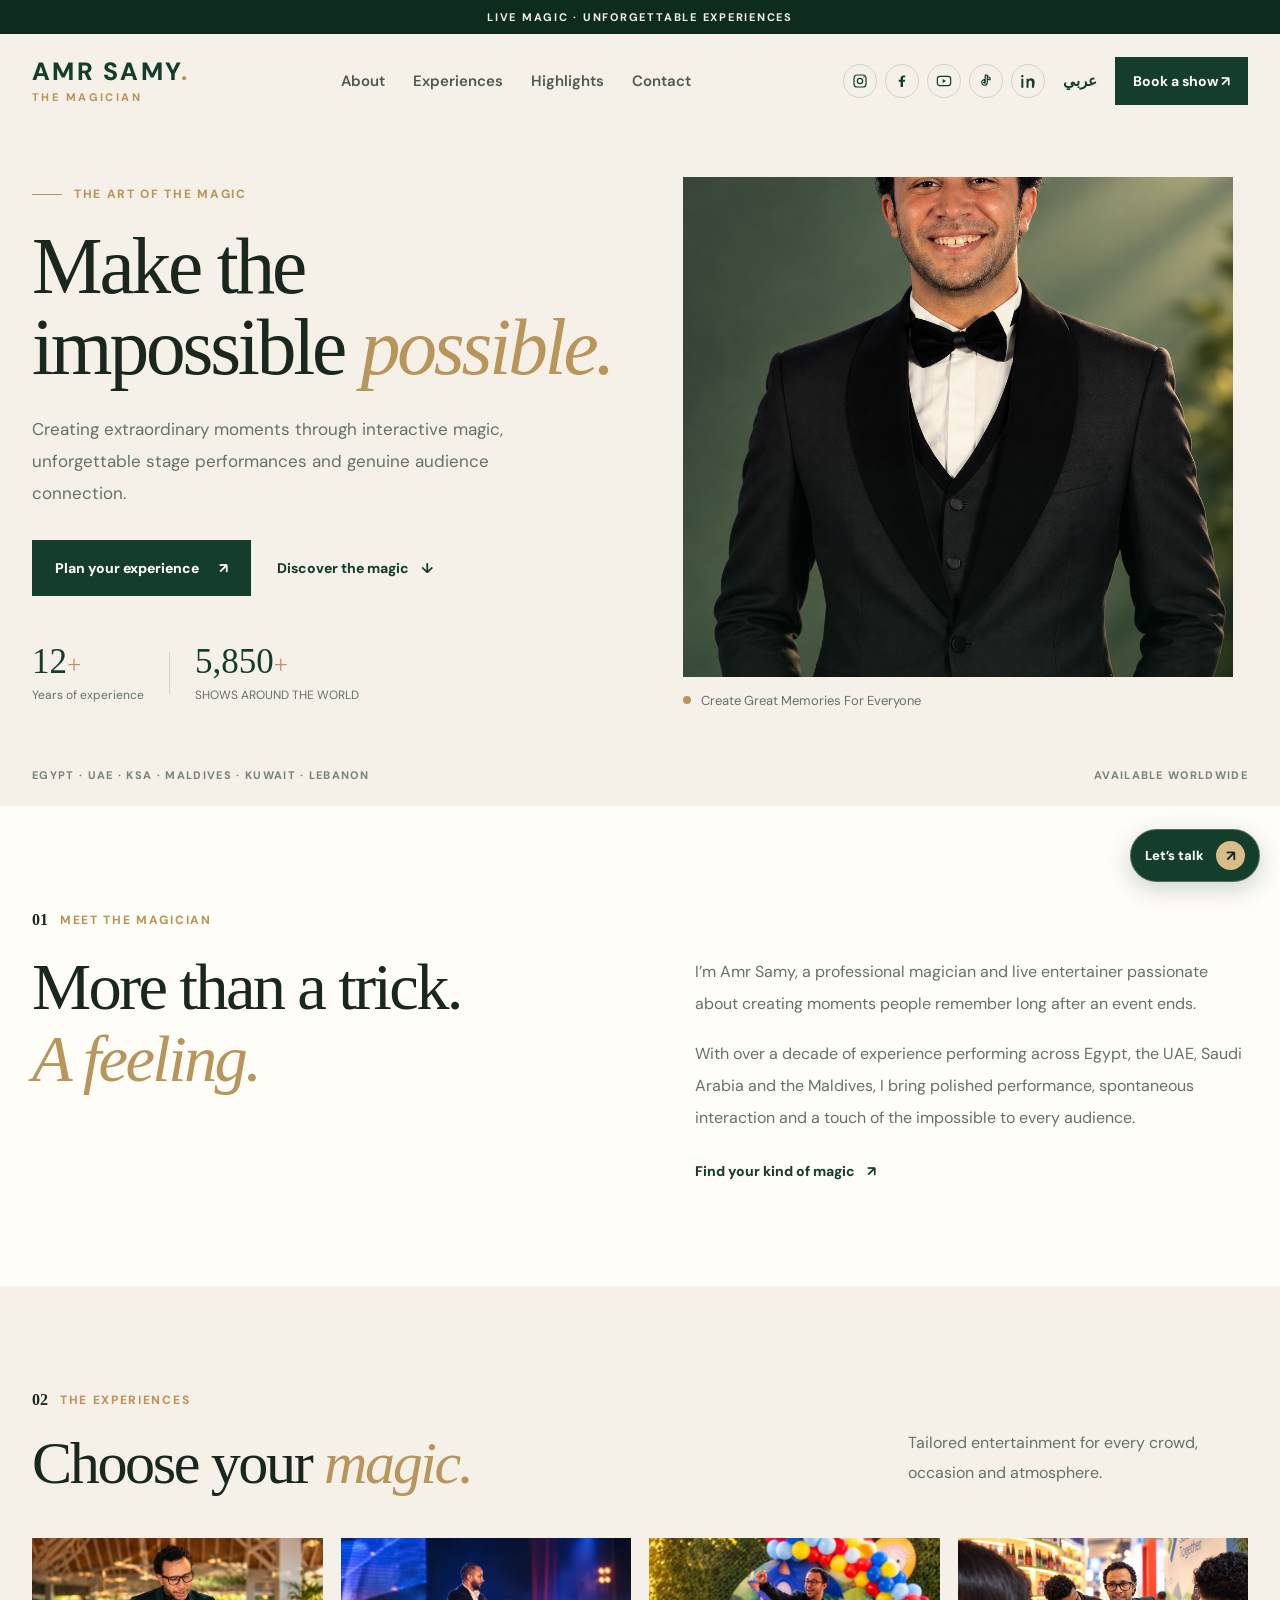
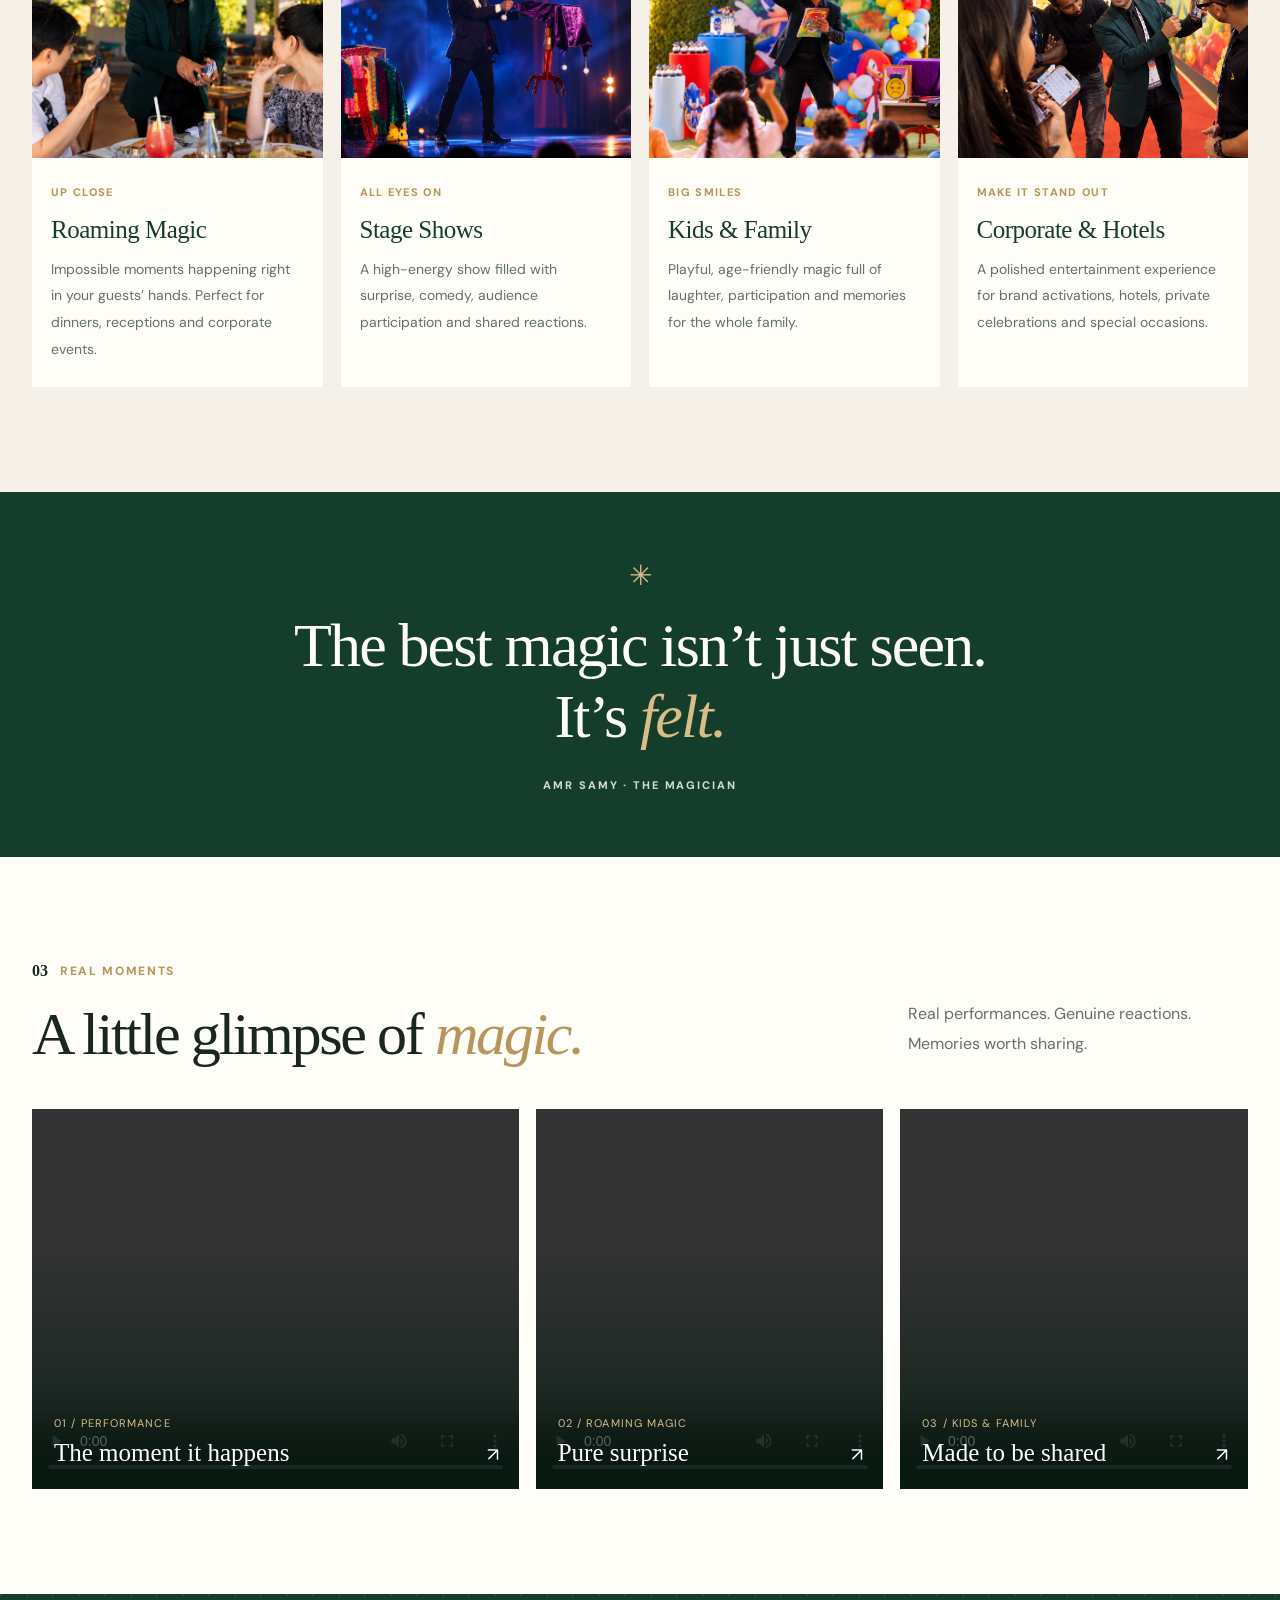
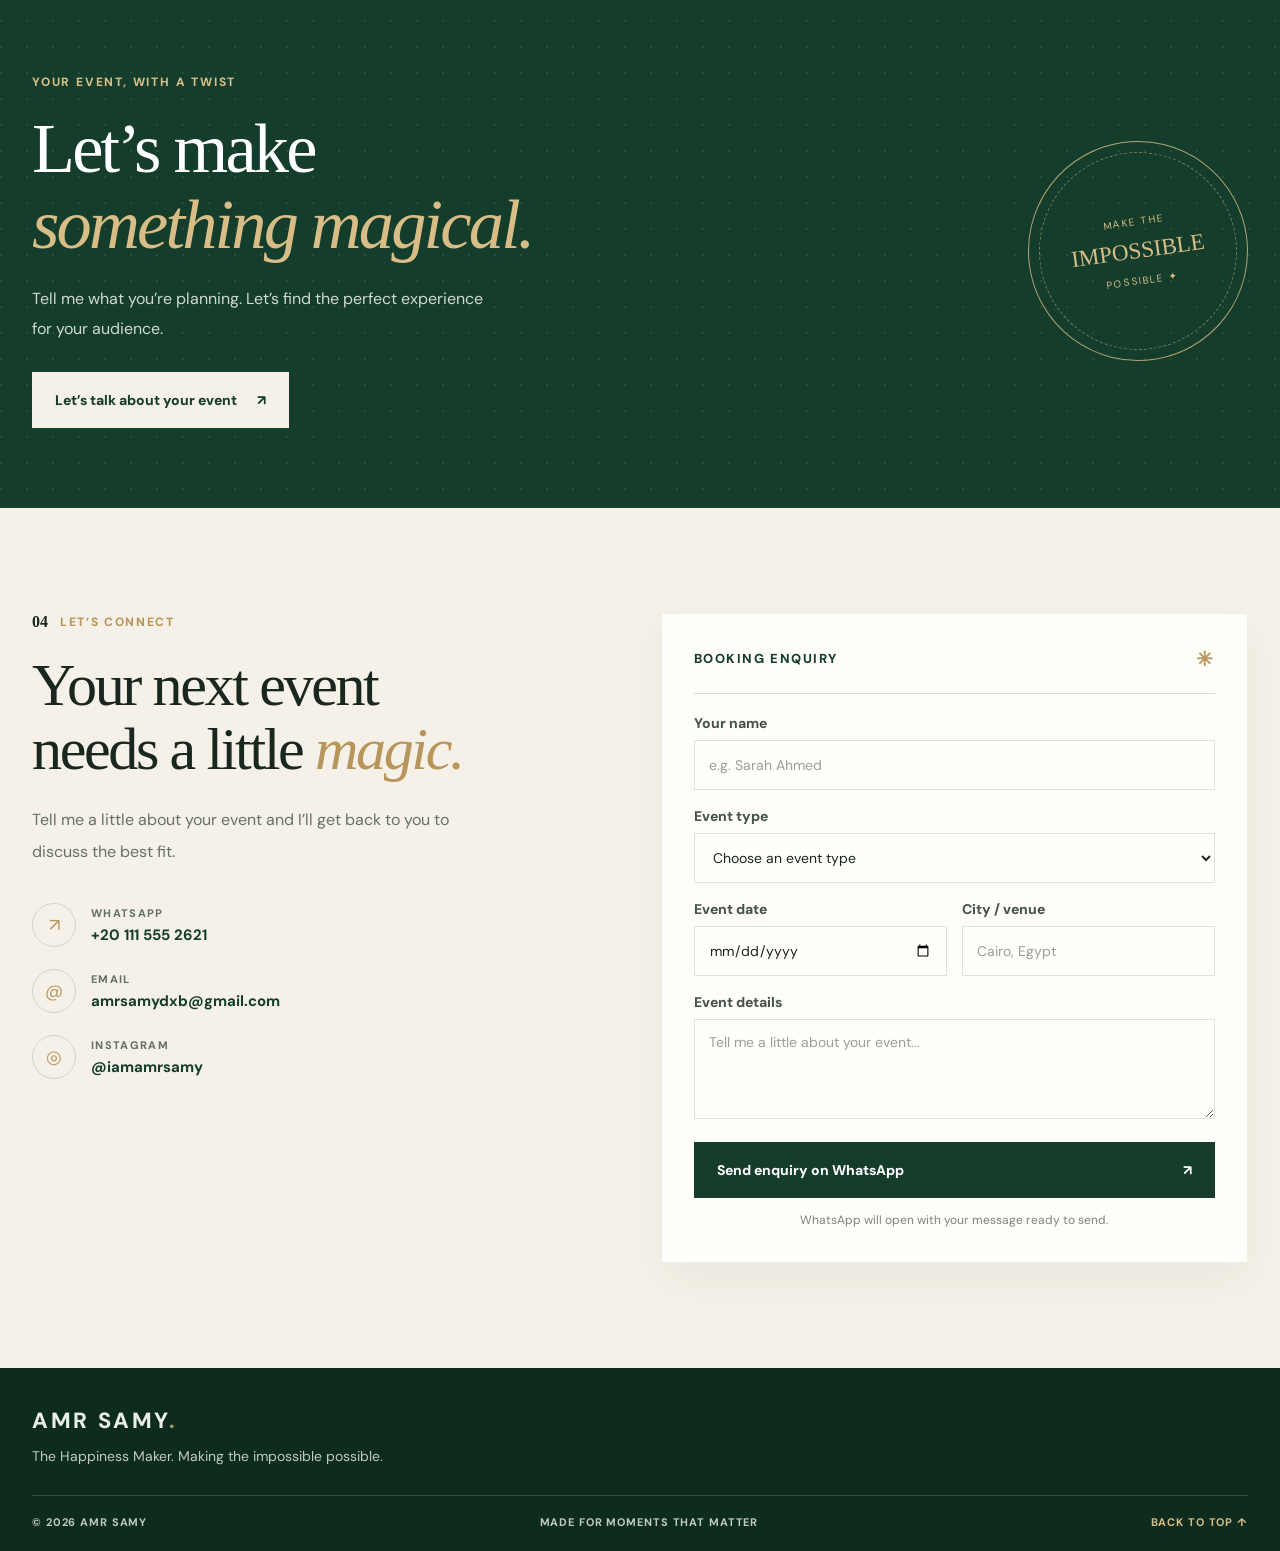
==== index.html @ e09d5814 "Update index.html" ====
<!DOCTYPE html>
<html lang="en" dir="ltr">
<head>
  
  <!-- WhatsApp Link Preview -->
<meta property="og:image" content="https://iamamrsamy.github.io/amrsamy/images/whatsapp-preview.jpg">
<meta property="og:image:width" content="1200">
<meta property="og:image:height" content="630">
<meta property="og:image:alt" content="Amr Samy | The Magician">

<meta name="twitter:card" content="summary_large_image">
<meta name="twitter:title" content="Amr Samy | The Magician">
<meta name="twitter:description" content="Professional Magic Shows & Entertainment Worldwide.">
<meta name="twitter:image" content="https://iamamrsamy.github.io/amrsamy/images/Logo.PNG">
  
  <meta charset="UTF-8">
  <meta name="viewport" content="width=device-width, initial-scale=1">
  <meta name="theme-color" content="#153d2b">
  <meta name="description" content="Amr Samy — Professional Magician, The Happiness Maker. Live magic shows, close-up magic and unforgettable events.">
  <title>Amr Samy | The Magician</title>

  <link rel="preconnect" href="https://fonts.googleapis.com">
  <link rel="preconnect" href="https://fonts.gstatic.com" crossorigin>
  <link href="https://fonts.googleapis.com/css2?family=Cairo:wght@400;500;600;700;800&family=DM+Sans:wght@400;500;600;700;800&display=swap" rel="stylesheet">
  <link rel="stylesheet" href="style.css">
  <script src="script.js" defer></script>
</head>
<body>
  <div class="topbar" data-en="LIVE MAGIC · UNFORGETTABLE EXPERIENCES" data-ar="سحر حي · تجارب لا تُنسى">LIVE MAGIC · UNFORGETTABLE EXPERIENCES</div>

  <header class="header">
    <a href="#home" class="brand" aria-label="Amr Samy home">
      <span class="brand-title">AMR SAMY<span>.</span></span>
      <span class="brand-subtitle" data-en="THE MAGICIAN" data-ar="لاعب الخفة">THE MAGICIAN</span>
    </a>

    <button class="menu-toggle" id="menuToggle" type="button" aria-label="Open menu" aria-expanded="false">
      <span></span><span></span><span></span>
    </button>

    <nav class="nav" id="mainNav">
      <a href="#about" data-en="About" data-ar="من أنا">About</a>
      <a href="#services" data-en="Experiences" data-ar="العروض">Experiences</a>
      <a href="#gallery" data-en="Highlights" data-ar="لحظات">Highlights</a>
      <a href="#contact" data-en="Contact" data-ar="تواصل">Contact</a>
    </nav>

    <div class="header-right">
      <div class="header-socials" aria-label="Social media">
        <a href="https://www.instagram.com/iamamrsamy/" target="_blank" rel="noopener noreferrer" aria-label="Instagram" title="Instagram">
          <svg viewBox="0 0 24 24" aria-hidden="true"><rect x="3" y="3" width="18" height="18" rx="5"/><circle cx="12" cy="12" r="4"/><circle class="icon-fill" cx="18" cy="6" r="1"/></svg>
        </a>
        <a href="https://www.facebook.com/iamamrsamy" target="_blank" rel="noopener noreferrer" aria-label="Facebook" title="Facebook">
          <svg viewBox="0 0 24 24" aria-hidden="true"><path class="icon-fill" d="M13.5 21v-8h2.8l.4-3h-3.2V8.1c0-.9.3-1.6 1.6-1.6h1.7V3.8c-.3 0-1.3-.2-2.5-.2-2.6 0-4.4 1.6-4.4 4.5V10H7v3h2.9v8z"/></svg>
        </a>
        <a href="https://www.youtube.com/@iamamrsamy" target="_blank" rel="noopener noreferrer" aria-label="YouTube" title="YouTube">
          <svg viewBox="0 0 24 24" aria-hidden="true"><rect x="2" y="5" width="20" height="14" rx="4"/><path class="icon-fill" d="m10 9 5 3-5 3z"/></svg>
        </a>
        <a href="https://www.tiktok.com/@iamamrsamy" target="_blank" rel="noopener noreferrer" aria-label="TikTok" title="TikTok">
          <svg viewBox="0 0 24 24" aria-hidden="true"><path d="M14 3v11.2a4.2 4.2 0 1 1-4-4.2v3.2a1.1 1.1 0 1 0 .8 1V3h3.2c.3 2.2 1.6 3.7 4 4.1v3.2A9 9 0 0 1 14 8.8"/></svg>
        </a>
        <a href="https://www.linkedin.com/in/iamamrsamy" target="_blank" rel="noopener noreferrer" aria-label="LinkedIn" title="LinkedIn">
          <svg viewBox="0 0 24 24" aria-hidden="true"><path class="icon-fill" d="M5 8.5H2V22h3zM3.5 6.5a1.8 1.8 0 1 0 0-3.6 1.8 1.8 0 0 0 0 3.6M22 14c0-4.1-2.2-6-5.2-6a4.5 4.5 0 0 0-4 2.2V8.5h-3V22h3v-7.1c0-1.9.4-3.7 2.7-3.7s2.4 2.1 2.4 3.8V22h3z"/></svg>
        </a>
      </div>

      <button id="languageToggle" class="language-toggle" type="button">عربي</button>
      <a class="header-cta" href="#contact" data-en="Book a show ↗" data-ar="احجز عرضك ↗">Book a show ↗</a>
    </div>
  </header>

  <main>
    <section class="hero" id="home">
      <div class="hero-content">
        <p class="eyebrow"><span class="eyebrow-line"></span><span data-en="THE ART OF THE MAGIC" data-ar="فن الخدع السحرية">THE ART OF THE Magic</span></p>
        <h1 data-en="Make the impossible <em>possible.</em>" data-ar="خلّي المستحيل <em>ممكن.</em>">Make the impossible <em>possible.</em></h1>
        <p class="hero-description" data-en="Creating extraordinary moments through interactive magic, unforgettable stage performances and genuine audience connection." data-ar="بصنع لحظات استثنائية بالسحر التفاعلي وعروض المسرح المميزة والتواصل الحقيقي مع الجمهور.">Creating extraordinary moments through interactive magic, unforgettable stage performances and genuine audience connection.</p>

        <div class="hero-actions">
          <a href="#contact" class="button button-primary"><span data-en="Plan your experience" data-ar="خطط لعرضك">Plan your experience</span><span>↗</span></a>
          <a href="#gallery" class="text-link"><span data-en="Discover the magic" data-ar="اكتشف السحر">Discover the magic</span><span>↓</span></a>
        </div>

        <div class="stats">
          <div><strong>12<span>+</span></strong><small data-en="Years of experience" data-ar="سنين خبرة">Years of experience</small></div>
          <span class="stats-divider"></span>
          <div><strong>5,850<span>+</span></strong><small data-en="SHOWS AROUND THE WORLD" data-ar="عرض حول العالم ">SHOWS AROUND THE WORLD</small></div>
        </div>
      </div>

      <div class="hero-visual">
        <div class="hero-photo">
          <img src="images/hero.PNG" alt="Amr Samy performing magic" onerror="this.style.display='none';this.parentElement.classList.add('no-photo')">
          <div class="photo-placeholder">
            <span class="placeholder-initials"></span>
            <strong data-en="YOUR PERFORMANCE PHOTO" data-ar="ضع صورة من عروضك هنا">YOUR PERFORMANCE PHOTO</strong>
            <small></small>
          </div>
        </div>
        
        <div class="photo-label">

          <span class="live-dot"></span>

          <span

            data-en="Create Great Memories For Everyone"

            data-ar="بنصنع ذكريات عظيمة لكل الناس"

          >Creating moments of wonder</span>

        </div>

      </div>

      <div class="hero-footer">

        <span>EGYPT · UAE · KSA · MALDIVES · KUWAIT · LEBANON</span>

        <span data-en="AVAILABLE WORLDWIDE" data-ar="متاح للعروض حول العالم">AVAILABLE WORLDWIDE</span>

      </div>
      
      </section>

    <section class="about section" id="about">
      <div class="section-label"><span>01</span><span data-en="MEET THE MAGICIAN" data-ar="تعرّف على الساحر">MEET THE MAGICIAN</span></div>
      <div class="about-grid">
        <h2 data-en="More than a trick.<br><em>A feeling.</em>" data-ar="مش مجرد خدعة.<br><em>ده إحساس.</em>">More than a trick.<br><em>A feeling.</em></h2>
        <div class="about-copy">
          <p data-en="I’m Amr Samy, a professional magician and live entertainer passionate about creating moments people remember long after an event ends." data-ar="أنا عمرو سامي، لاعب خفة محترف وفنان ترفيهي شغوف بصناعة لحظات تفضل في ذاكرة الناس حتى بعد انتهاء المناسبة.">I’m Amr Samy, a professional magician and live entertainer passionate about creating moments people remember long after an event ends.</p>
          <p data-en="With over a decade of experience performing across Egypt, the UAE, Saudi Arabia and the Maldives, I bring polished performance, spontaneous interaction and a touch of the impossible to every audience." data-ar="بخبرة أكتر من عشر سنين في مصر والإمارات والسعودية والمالديف، بقدّم عروض احترافية وتفاعل عفوي ولمسة من المستحيل لكل جمهور.">With over a decade of experience performing across Egypt, the UAE, Saudi Arabia and the Maldives, I bring polished performance, spontaneous interaction and a touch of the impossible to every audience.</p>
          <a href="#services" class="text-link"><span data-en="Find your kind of magic" data-ar="اختار نوع السحر المناسب ليك">Find your kind of magic</span><span>↗</span></a>
        </div>
      </div>
    </section>

    <section class="services section" id="services">
      <div class="section-heading">
        <div><div class="section-label"><span>02</span><span data-en="THE EXPERIENCES" data-ar="أنواع العروض">THE EXPERIENCES</span></div><h2 data-en="Choose your <em>magic.</em>" data-ar="اختار <em>سحرك.</em>">Choose your <em>magic.</em></h2></div>
        <p data-en="Tailored entertainment for every crowd, occasion and atmosphere." data-ar="عروض ترفيهية مناسبة لكل جمهور ومناسبة وأجواء.">Tailored entertainment for every crowd, occasion and atmosphere.</p>
      </div>

      <div class="service-grid">
        <article class="service-card">
          <div class="service-image"><img src="images/roaming.PNG" alt="Close-up roaming magic" onerror="this.style.display='none';this.parentElement.classList.add('no-photo')"><span class="image-fallback">CLOSE-UP MAGIC</span></div>
          <div class="service-info"><span class="service-category" data-en="UP CLOSE" data-ar="عن قرب">UP CLOSE</span><h3 data-en="Roaming Magic" data-ar="سحر بين الضيوف">Roaming Magic</h3><p data-en="Impossible moments happening right in your guests’ hands. Perfect for dinners, receptions and corporate events." data-ar="لحظات مستحيلة بتحصل قدام الضيوف وبين إيديهم، مناسبة للعشاء والاستقبالات وفعاليات الشركات.">Impossible moments happening right in your guests’ hands. Perfect for dinners, receptions and corporate events.</p></div>
        </article>
        <article class="service-card">
          <div class="service-image"><img src="images/stage.PNG" alt="Live stage magic" onerror="this.style.display='none';this.parentElement.classList.add('no-photo')"><span class="image-fallback">LIVE ON STAGE</span></div>
          <div class="service-info"><span class="service-category" data-en="ALL EYES ON" data-ar="كل العيون عليك">ALL EYES ON</span><h3 data-en="Stage Shows" data-ar="عروض المسرح">Stage Shows</h3><p data-en="A high-energy show filled with surprise, comedy, audience participation and shared reactions." data-ar="عرض مليان طاقة ومفاجآت وكوميديا ومشاركة الجمهور وردود فعل مبهرة.">A high-energy show filled with surprise, comedy, audience participation and shared reactions.</p></div>
        </article>
        <article class="service-card">
          <div class="service-image"><img src="images/kids.PNG" alt="Magic for kids and families" onerror="this.style.display='none';this.parentElement.classList.add('no-photo')"><span class="image-fallback">FAMILY MAGIC</span></div>
          <div class="service-info"><span class="service-category" data-en="BIG SMILES" data-ar="ضحكة من القلب">BIG SMILES</span><h3 data-en="Kids & Family" data-ar="الأطفال والعيلة">Kids & Family</h3><p data-en="Playful, age-friendly magic full of laughter, participation and memories for the whole family." data-ar="سحر مرح مناسب للأطفال والعيلة، مليان ضحك ومشاركة وذكريات جميلة.">Playful, age-friendly magic full of laughter, participation and memories for the whole family.</p></div>
        </article>
        <article class="service-card">
          <div class="service-image"><img src="images/corporate.PNG" alt="Corporate and hospitality entertainment" onerror="this.style.display='none';this.parentElement.classList.add('no-photo')"><span class="image-fallback">BRANDS & EVENTS</span></div>
          <div class="service-info"><span class="service-category" data-en="MAKE IT STAND OUT" data-ar="خلّيها مختلفة">MAKE IT STAND OUT</span><h3 data-en="Corporate & Hotels" data-ar="الشركات والفنادق">Corporate & Hotels</h3><p data-en="A polished entertainment experience for brand activations, hotels, private celebrations and special occasions." data-ar="تجربة ترفيه احترافية لفعاليات العلامات التجارية والفنادق والاحتفالات الخاصة والمناسبات المميزة.">A polished entertainment experience for brand activations, hotels, private celebrations and special occasions.</p></div>
        </article>
      </div>
    </section>

    <section class="quote-section">
      <span class="quote-symbol">✳</span>
      <blockquote data-en="The best magic isn’t just seen.<br>It’s <em>felt.</em>" data-ar="أجمل سحر مش بس بتشوفه،<br>ده <em>بتحسّه.</em>">The best magic isn’t just seen.<br>It’s <em>felt.</em></blockquote>
      <p>AMR SAMY · THE MAGICIAN</p>
    </section>

    <section class="gallery section" id="gallery">
      <div class="section-heading">
        <div><div class="section-label"><span>03</span><span data-en="REAL MOMENTS" data-ar="لحظات حقيقية">REAL MOMENTS</span></div><h2 data-en="A little glimpse of <em>magic.</em>" data-ar="لمحة من <em>السحر.</em>">A little glimpse of <em>magic.</em></h2></div>
        <p data-en="Real performances. Genuine reactions. Memories worth sharing." data-ar="عروض حقيقية وردود فعل صادقة وذكريات تستاهل المشاركة.">Real performances. Genuine reactions. Memories worth sharing.</p>
      </div>
      
<div class="gallery-grid">

  <!-- 01: Stage Shows - Portrait -->
  <a class="gallery-item gallery-feature"
     href="videos/stage.MP4"
     target="_blank"
     rel="noopener noreferrer">

    <video controls playsinline preload="metadata"
           aria-label="Stage magic show">
      <source src="videos/stage.MP4" type="video/mp4">
      Your browser does not support video playback.
    </video>

    <span class="gallery-caption">
      <small>01 / PERFORMANCE</small>
      <strong data-en="The moment it happens"
              data-ar="لحظة حدوث السحر">The moment it happens</strong>
      <b>↗</b>
    </span>
  </a>

  <!-- 02: Roaming Magic - Portrait -->
  <a class="gallery-item"
     href="videos/roaming.MP4"
     target="_blank"
     rel="noopener noreferrer">

    <video controls playsinline preload="metadata"
           aria-label="Roaming magic performance">
      <source src="videos/roaming.mp4" type="video/mp4">
      Your browser does not support video playback.
    </video>

    <span class="gallery-caption">
      <small>02 / ROAMING MAGIC</small>
      <strong data-en="Pure surprise"
              data-ar="دهشة حقيقية">Pure surprise</strong>
      <b>↗</b>
    </span>
  </a>

  <!-- 03: Kids & Family - Landscape -->
  <a class="gallery-item"
     href="videos/kids.mp4"
     target="_blank"
     rel="noopener noreferrer">

    <video controls playsinline preload="metadata"
           aria-label="Kids and family magic show">
      <source src="videos/kids.mp4" type="video/mp4">
      Your browser does not support video playback.
    </video>

    <span class="gallery-caption">
      <small>03 / KIDS & FAMILY</small>
      <strong data-en="Made to be shared"
              data-ar="سحر بنعيشه سوا">Made to be shared</strong>
      <b>↗</b>
    </span>
  </a>

</div>
    </section>

    <section class="booking-banner">
      <div class="banner-copy">
        <span class="banner-kicker" data-en="YOUR EVENT, WITH A TWIST" data-ar="مناسبتك بلمسة مختلفة">YOUR EVENT, WITH A TWIST</span>
        <h2 data-en="Let’s make<br><em>something magical.</em>" data-ar="يلا نعمل<br><em>حاجة سحرية.</em>">Let’s make<br><em>something magical.</em></h2>
        <p data-en="Tell me what you’re planning. Let’s find the perfect experience for your audience." data-ar="احكيلي عن مناسبتك، ونختار العرض المثالي لجمهورك.">Tell me what you’re planning. Let’s find the perfect experience for your audience.</p>
        <a href="#contact" class="button button-light"><span data-en="Let’s talk about your event" data-ar="خلينا نتكلم عن مناسبتك">Let’s talk about your event</span><span>↗</span></a>
      </div>
      <div class="banner-seal" aria-hidden="true"><span>MAKE THE</span><strong>IMPOSSIBLE</strong><span>POSSIBLE ✦</span></div>
    </section>

    <section class="contact section" id="contact">
      <div class="contact-info">
        <div class="section-label"><span>04</span><span data-en="LET’S CONNECT" data-ar="خلينا نتواصل">LET’S CONNECT</span></div>
        <h2 data-en="Your next event<br>needs a little <em>magic.</em>" data-ar="مناسبتك الجاية<br>ممكن تحتاج شوية <em>سحر.</em>">Your next event<br>needs a little <em>magic.</em></h2>
        <p data-en="Tell me a little about your event and I’ll get back to you to discuss the best fit." data-ar="ابعتلي تفاصيل بسيطة عن مناسبتك، ونتكلم عن أنسب عرض ليها.">Tell me a little about your event and I’ll get back to you to discuss the best fit.</p>
        <div class="contact-list">
          <a href="https://wa.me/201115552621" target="_blank" rel="noopener noreferrer"><span class="contact-icon">↗</span><span><small>WHATSAPP</small><strong>+20 111 555 2621</strong></span></a>
          <a href="mailto:amrsamydxb@gmail.com"><span class="contact-icon">@</span><span><small>EMAIL</small><strong>amrsamydxb@gmail.com</strong></span></a>
          <a href="https://www.instagram.com/iamamrsamy/" target="_blank" rel="noopener noreferrer"><span class="contact-icon">◎</span><span><small>INSTAGRAM</small><strong>@iamamrsamy</strong></span></a>
        </div>
      </div>

      <form class="booking-form" id="bookingForm">
        <div class="form-title"><span data-en="BOOKING ENQUIRY" data-ar="طلب حجز">BOOKING ENQUIRY</span><span class="form-star">✳</span></div>
        <label for="name" data-en="Your name" data-ar="اسمك">Your name</label>
        <input id="name" name="name" required autocomplete="name" placeholder="e.g. Sarah Ahmed">

        <label for="eventType" data-en="Event type" data-ar="نوع المناسبة">Event type</label>
        <select id="eventType" name="eventType" required>
          <option value="" data-en="Choose an event type" data-ar="اختار نوع المناسبة">Choose an event type</option>
          <option value="Kids & Family" data-en="Kids & Family" data-ar="أطفال وعائلي">Kids & Family</option>
          <option value="Roaming Magic" data-en="Roaming Magic" data-ar="سحر بين الضيوف">Roaming Magic</option>
          <option value="Stage Show" data-en="Stage Show" data-ar="عرض مسرحي">Stage Show</option>
          <option value="Corporate / Hotel" data-en="Corporate / Hotel" data-ar="شركات / فنادق">Corporate / Hotel</option>
          <option value="Other" data-en="Other" data-ar="أخرى">Other</option>
        </select>

        <div class="form-row">
          <div><label for="date" data-en="Event date" data-ar="تاريخ المناسبة">Event date</label><input id="date" name="date" type="date"></div>
          <div><label for="location" data-en="City / venue" data-ar="المدينة / المكان">City / venue</label><input id="location" name="location" placeholder="Cairo, Egypt"></div>
        </div>

        <label for="details" data-en="Event details" data-ar="تفاصيل المناسبة">Event details</label>
        <textarea id="details" name="details" rows="3" placeholder="Tell me a little about your event..."></textarea>

        <button class="button button-primary submit-button" type="submit"><span data-en="Send enquiry on WhatsApp" data-ar="ابعت طلبك على واتساب">Send enquiry on WhatsApp</span><span>↗</span></button>
        <small class="form-note" data-en="WhatsApp will open with your message ready to send." data-ar="هيفتح واتساب ورسالتك جاهزة للإرسال.">WhatsApp will open with your message ready to send.</small>
      </form>
    </section>
  </main>

  <footer class="footer">
    <a href="#home" class="footer-brand">AMR SAMY<span>.</span></a>
    <p data-en="The Happiness Maker. Making the impossible possible." data-ar="صانع السعادة. بنخلّي المستحيل ممكن.">The Happiness Maker. Making the impossible possible.</p>
    <div class="footer-bottom"><span>© <span id="year"></span> AMR SAMY</span><span data-en="MADE FOR MOMENTS THAT MATTER" data-ar="للحظات اللي بتفرق">MADE FOR MOMENTS THAT MATTER</span><a href="#home" data-en="BACK TO TOP ↑" data-ar="للأعلى ↑">BACK TO TOP ↑</a></div>
  </footer>

  <a class="whatsapp-float" href="https://wa.me/201115552621" target="_blank" rel="noopener noreferrer" aria-label="Chat with Amr Samy on WhatsApp"><span data-en="Let’s talk" data-ar="كلمني">Let’s talk</span><strong>↗</strong></a>
</body>
</html>
---- style.css ----
:root {
  --cream: #f5f1e8;
  --paper: #fffdf8;
  --green: #153d2b;
  --green-dark: #0d2c1e;
  --green-soft: #28543c;
  --gold: #b8955a;
  --gold-light: #d8bd87;
  --ink: #19271f;
  --muted: #657168;
  --line: rgba(21,61,43,.16);
  --sans: "DM Sans", Arial, sans-serif;
  --arabic: "Cairo", Tahoma, Arial, sans-serif;
  --serif: Georgia, "Times New Roman", serif;
  --max-width: 1280px;
}

* { box-sizing: border-box; }
html { scroll-behavior: smooth; scroll-padding-top: 100px; }
body {
  margin: 0;
  background: var(--cream);
  color: var(--ink);
  font-family: var(--sans);
  -webkit-font-smoothing: antialiased;
}
body[dir="rtl"] { font-family: var(--arabic); }
a { color: inherit; text-decoration: none; }
button, input, select, textarea { font: inherit; }
button, a { -webkit-tap-highlight-color: transparent; }
img { display: block; max-width: 100%; }
::selection { background: var(--gold-light); color: var(--green-dark); }

.topbar {
  min-height: 34px;
  display: flex;
  align-items: center;
  justify-content: center;
  padding: 8px 16px;
  background: var(--green-dark);
  color: var(--cream);
  text-align: center;
  font-size: 11px;
  font-weight: 700;
  letter-spacing: .16em;
}

.header {
  width: 100%;
  max-width: var(--max-width);
  min-height: 94px;
  margin: auto;
  padding: 14px 32px;
  display: flex;
  align-items: center;
  justify-content: space-between;
  gap: 25px;
  position: relative;
  z-index: 20;
}

.brand { display: flex; flex-direction: column; gap: 6px; flex-shrink: 0; }
.brand-title {
  color: var(--green);
  font-size: 25px;
  line-height: 1;
  font-weight: 800;
  letter-spacing: .09em;
}
.brand-title span, .footer-brand span { color: var(--gold); }
.brand-subtitle { color: var(--gold); font-size: 11px; font-weight: 800; letter-spacing: .22em; }

.nav { display: flex; align-items: center; gap: clamp(15px, 2.2vw, 30px); }
.nav a {
  color: #4e5a50;
  font-size: 15px;
  font-weight: 600;
  transition: color .2s;
}
.nav a:hover { color: var(--gold); }

.header-right {
  display: flex;
  align-items: center;
  justify-content: flex-end;
  gap: 16px;
  flex-shrink: 0;
}
.header-socials { display: flex; align-items: center; gap: 8px; }
.header-socials a {
  width: 34px;
  height: 34px;
  display: grid;
  place-items: center;
  border: 1px solid var(--line);
  border-radius: 50%;
  color: var(--green);
  transition: background .2s, color .2s, border-color .2s, transform .2s;
}
.header-socials a:hover {
  background: var(--green);
  color: white;
  border-color: var(--green);
  transform: translateY(-2px);
}
.header-socials svg {
  width: 16px;
  height: 16px;
  fill: none;
  stroke: currentColor;
  stroke-width: 1.8;
  stroke-linecap: round;
  stroke-linejoin: round;
}
.header-socials svg .icon-fill { fill: currentColor; stroke: none; }

.language-toggle {
  border: 0;
  padding: 10px 2px;
  background: transparent;
  color: var(--green);
  font-size: 15px;
  font-weight: 800;
  cursor: pointer;
}
.header-cta {
  padding: 15px 18px;
  background: var(--green);
  color: white;
  font-size: 14px;
  font-weight: 700;
  white-space: nowrap;
  transition: background .2s, transform .2s;
}
.header-cta:hover { background: var(--green-soft); transform: translateY(-2px); }
.menu-toggle { display: none; }

.hero {
  width: 100%;
  max-width: var(--max-width);
  min-height: 650px;
  margin: auto;
  padding: 48px 32px 78px;
  display: grid;
  grid-template-columns: 1.03fr .97fr;
  gap: 52px;
  align-items: center;
  position: relative;
}
.hero-content { padding: 10px 0 25px; min-width: 0; }

.eyebrow, .section-label {
  display: flex;
  align-items: center;
  gap: 12px;
  margin: 0 0 24px;
  color: var(--gold);
  font-size: 12px;
  font-weight: 800;
  letter-spacing: .14em;
}
.eyebrow-line { width: 30px; height: 1px; background: var(--gold); flex-shrink: 0; }

.hero h1, .about h2, .section-heading h2, .quote-section blockquote,
.banner-copy h2, .contact h2 {
  font-family: var(--serif);
  font-weight: 400;
  letter-spacing: -.04em;
}
.hero h1 {
  max-width: 650px;
  margin: 0 0 25px;
  font-size: clamp(56px, 6.2vw, 86px);
  line-height: 1.02;
}
.hero h1 em, .about h2 em, .section-heading h2 em,
.contact h2 em { color: var(--gold); font-weight: 400; }

.hero-description {
  max-width: 540px;
  color: var(--muted);
  font-size: 17px;
  line-height: 1.9;
  margin: 0 0 30px;
}
.hero-actions { display: flex; align-items: center; flex-wrap: wrap; gap: 26px; }

.button {
  min-height: 56px;
  padding: 0 22px;
  display: inline-flex;
  justify-content: center;
  align-items: center;
  gap: 20px;
  border: 1px solid transparent;
  font-size: 14px;
  font-weight: 800;
  cursor: pointer;
  transition: transform .2s, background .2s;
}
.button:hover { transform: translateY(-2px); }
.button-primary { background: var(--green); color: white; }
.button-primary:hover { background: var(--green-soft); }
.button-light { background: var(--cream); color: var(--green); }
.button-light:hover { background: var(--gold-light); }
.text-link {
  display: inline-flex;
  align-items: center;
  gap: 12px;
  color: var(--green);
  font-size: 14px;
  font-weight: 800;
  transition: color .2s;
}
.text-link:hover { color: var(--gold); }

.stats { display: flex; align-items: center; gap: 25px; margin-top: 48px; }
.stats > div { display: flex; flex-direction: column; gap: 8px; }
.stats strong {
  color: var(--green);
  font-family: var(--serif);
  font-size: 35px;
  font-weight: 400;
  line-height: 1;
}
.stats strong span { color: var(--gold); font-size: 25px; }
.stats small { color: var(--muted); font-size: 12px; }
.stats-divider { width: 1px; height: 42px; background: var(--line); }

.hero-visual { position: relative; min-width: 0; padding: 0 15px 18px 0; }
.hero-photo {
  height: 500px;
  position: relative;
  overflow: hidden;
  background: linear-gradient(145deg, #d8c9a9, #a3ad9a 55%, #31543e);
}
.hero-photo img { width: 100%; height: 100%; object-fit: cover; object-position: center; }
.hero-photo::after {
  content: "";
  position: absolute;
  inset: 0;
  background: linear-gradient(0deg, rgba(13,44,30,.23), transparent 48%);
  pointer-events: none;
}
.photo-placeholder {
  position: absolute;
  inset: 0;
  display: none;
  flex-direction: column;
  align-items: center;
  justify-content: center;
  gap: 14px;
  color: white;
  text-align: center;
}
.no-photo .photo-placeholder { display: flex; }
.placeholder-initials {
  width: 115px;
  height: 115px;
  border: 1px solid rgba(255,255,255,.7);
  border-radius: 50%;
  display: grid;
  place-items: center;
  font-family: var(--serif);
  font-size: 56px;
}
.photo-placeholder strong { font-size: 12px; letter-spacing: .12em; }
.photo-placeholder small { font-size: 12px; opacity: .85; }

.photo-label {
  display: flex;
  align-items: center;
  gap: 10px;
  padding-top: 15px;
  color: var(--muted);
  font-size: 13px;
}
.live-dot { width: 8px; height: 8px; border-radius: 50%; background: var(--gold); }

.magic-seal {
  position: absolute;
  top: 28px;
  right: -18px;
  z-index: 2;
  width: 112px;
  height: 112px;
  display: flex;
  flex-direction: column;
  align-items: center;
  justify-content: center;
  gap: 6px;
  border-radius: 50%;
  outline: 1px solid var(--gold-light);
  outline-offset: 4px;
  background: var(--green);
  color: white;
  transform: rotate(8deg);
}
.magic-seal span { font-size: 9px; letter-spacing: .13em; }
.magic-seal strong { color: var(--gold-light); font-family: var(--serif); font-size: 25px; font-weight: 400; }

.hero-footer {
  position: absolute;
  bottom: 24px;
  left: 32px;
  right: 32px;
  display: flex;
  justify-content: space-between;
  gap: 12px;
  color: #7b857b;
  font-size: 11px;
  font-weight: 800;
  letter-spacing: .12em;
}

.section { padding: 105px max(32px, calc((100vw - var(--max-width)) / 2 + 32px)); }
.about { background: var(--paper); }
.section-label { margin-bottom: 22px; }
.section-label span:first-child { color: var(--ink); font-family: var(--serif); font-size: 16px; letter-spacing: 0; }
.about-grid { display: grid; grid-template-columns: 1fr 1fr; gap: 9%; align-items: start; }
.about h2, .section-heading h2, .contact h2 {
  margin: 0;
  font-size: clamp(48px, 5.2vw, 68px);
  line-height: 1.08;
}
.about-copy { max-width: 570px; padding-top: 5px; }
.about-copy p, .contact-info > p {
  color: var(--muted);
  font-size: 16px;
  line-height: 2;
  margin: 0 0 18px;
}
.about-copy .text-link { margin-top: 10px; }

.services { background: var(--cream); }
.section-heading {
  display: flex;
  align-items: end;
  justify-content: space-between;
  gap: 28px;
  margin-bottom: 42px;
}
.section-heading h2 { font-size: clamp(45px, 4.7vw, 62px); }
.section-heading > p {
  max-width: 340px;
  margin: 0 0 7px;
  color: var(--muted);
  font-size: 16px;
  line-height: 1.9;
}
.service-grid { display: grid; grid-template-columns: repeat(4, minmax(0, 1fr)); gap: 18px; }
.service-card { min-width: 0; background: var(--paper); transition: transform .25s, box-shadow .25s; }
.service-card:hover { transform: translateY(-5px); box-shadow: 0 15px 35px rgba(21,61,43,.09); }
.service-image {
  height: 220px;
  position: relative;
  overflow: hidden;
  background: linear-gradient(145deg, #d8c9a9, #9da995 55%, #31543e);
}
.service-image img { width: 100%; height: 100%; object-fit: cover; transition: transform .4s; }
.service-card:hover .service-image img { transform: scale(1.04); }
.service-number {
  position: absolute;
  top: 13px;
  left: 13px;
  z-index: 2;
  width: 32px;
  height: 32px;
  display: grid;
  place-items: center;
  border: 1px solid rgba(255,255,255,.75);
  color: white;
  font-size: 12px;
}
.image-fallback {
  display: none;
  position: absolute;
  inset: 0;
  align-items: center;
  justify-content: center;
  color: rgba(255,255,255,.85);
  font-size: 12px;
  font-weight: 800;
  letter-spacing: .12em;
}
.service-image.no-photo .image-fallback { display: flex; }
.service-info { padding: 22px 19px 25px; }
.service-category { color: var(--gold); font-size: 11px; font-weight: 800; letter-spacing: .12em; }
.service-info h3 {
  margin: 14px 0 11px;
  color: var(--green);
  font-family: var(--serif);
  font-size: 25px;
  line-height: 1.2;
  font-weight: 400;
  letter-spacing: -.02em;
}
.service-info p { color: var(--muted); font-size: 14px; line-height: 1.9; margin: 0; }

.quote-section {
  min-height: 320px;
  padding: 65px 22px;
  display: flex;
  flex-direction: column;
  align-items: center;
  justify-content: center;
  background: var(--green);
  color: var(--paper);
  text-align: center;
  overflow: hidden;
}
.quote-symbol { margin-bottom: 16px; color: var(--gold-light); font-size: 28px; }
.quote-section blockquote {
  margin: 0 0 25px;
  font-size: clamp(39px, 5vw, 62px);
  line-height: 1.15;
  letter-spacing: -.03em;
}
.quote-section blockquote em { color: var(--gold-light); font-weight: 400; }
.quote-section > p { margin: 0; color: #d2dbd2; font-size: 11px; font-weight: 800; letter-spacing: .17em; }

.gallery { background: var(--paper); }
.gallery-grid { display: grid; grid-template-columns: 1.4fr 1fr 1fr; gap: 17px; }
.gallery-item {
  min-height: 300px;
  position: relative;
  display: block;
  overflow: hidden;
  background: linear-gradient(145deg, #cfc09f, #9ba793 55%, #31543e);
}
.gallery-feature { min-height: 380px; }
.gallery-item img { width: 100%; height: 100%; position: absolute; inset: 0; object-fit: cover; transition: transform .45s; }
.gallery-item:hover img { transform: scale(1.04); }
.gallery-item::after {
  content: "";
  position: absolute;
  inset: 0;
  background: linear-gradient(0deg, rgba(10,31,21,.86), transparent 65%);
}
.gallery-fallback {
  position: absolute;
  top: 45%;
  width: 100%;
  text-align: center;
  color: rgba(255,255,255,.8);
  font-size: 12px;
  font-weight: 800;
  letter-spacing: .12em;
}
.gallery-item.no-photo .gallery-fallback { display: block; }
.gallery-item:not(.no-photo) .gallery-fallback { display: none; }
.gallery-caption {
  position: absolute;
  z-index: 2;
  left: 22px;
  right: 20px;
  bottom: 22px;
  display: flex;
  flex-direction: column;
  align-items: flex-start;
  color: white;
}
.gallery-caption small { margin-bottom: 9px; color: var(--gold-light); font-size: 11px; letter-spacing: .1em; }
.gallery-caption strong { max-width: 85%; font-family: var(--serif); font-size: 25px; font-weight: 400; }
.gallery-caption b { position: absolute; right: 0; bottom: 0; font-size: 19px; font-weight: 400; }
.gallery-bottom { display: flex; justify-content: space-between; align-items: center; gap: 15px; padding-top: 28px; color: var(--muted); font-size: 14px; }

.booking-banner {
  min-height: 450px;
  padding: 80px max(32px, calc((100vw - var(--max-width)) / 2 + 32px));
  display: flex;
  align-items: center;
  justify-content: space-between;
  gap: 40px;
  position: relative;
  overflow: hidden;
  background-color: var(--green);
  background-image: radial-gradient(circle at 1px 1px, rgba(216,189,135,.13) 1px, transparent 0);
  background-size: 26px 26px;
  color: white;
}
.banner-copy { max-width: 650px; position: relative; z-index: 1; }
.banner-kicker { display: block; margin-bottom: 20px; color: var(--gold-light); font-size: 12px; font-weight: 800; letter-spacing: .15em; }
.banner-copy h2 { margin: 0 0 22px; font-size: clamp(48px, 5.5vw, 72px); line-height: 1.08; }
.banner-copy h2 em { color: var(--gold-light); font-weight: 400; }
.banner-copy p { max-width: 470px; color: #d1d9d0; font-size: 16px; line-height: 1.9; margin: 0 0 27px; }
.banner-seal {
  width: 220px;
  height: 220px;
  flex-shrink: 0;
  display: flex;
  flex-direction: column;
  align-items: center;
  justify-content: center;
  gap: 10px;
  border: 1px solid rgba(216,189,135,.8);
  outline: 1px dashed rgba(216,189,135,.5);
  outline-offset: -12px;
  border-radius: 50%;
  color: var(--gold-light);
  transform: rotate(-8deg);
}
.banner-seal span { font-size: 10px; letter-spacing: .16em; }
.banner-seal strong { font-family: var(--serif); font-size: 23px; font-weight: 400; }

.contact { display: grid; grid-template-columns: .95fr 1.05fr; gap: 8%; background: var(--cream); }
.contact h2 { margin-bottom: 22px; font-size: clamp(45px, 4.7vw, 62px); }
.contact-info > p { max-width: 450px; }
.contact-list { display: flex; flex-direction: column; gap: 22px; margin-top: 35px; }
.contact-list a { width: fit-content; display: flex; align-items: center; gap: 15px; }
.contact-icon {
  width: 44px;
  height: 44px;
  display: grid;
  place-items: center;
  border: 1px solid var(--line);
  border-radius: 50%;
  color: var(--gold);
  font-size: 18px;
}
.contact-list a > span:last-child { display: flex; flex-direction: column; gap: 5px; }
.contact-list small { color: var(--muted); font-size: 11px; letter-spacing: .12em; font-weight: 800; }
.contact-list strong { color: var(--green); font-size: 15px; font-weight: 700; }

.booking-form {
  padding: 32px;
  background: var(--paper);
  border: 1px solid rgba(21,61,43,.08);
  box-shadow: 0 16px 40px rgba(21,61,43,.05);
}
.form-title {
  display: flex;
  align-items: center;
  justify-content: space-between;
  padding-bottom: 21px;
  margin-bottom: 20px;
  border-bottom: 1px solid var(--line);
  color: var(--green);
  font-size: 13px;
  font-weight: 800;
  letter-spacing: .12em;
}
.form-star { color: var(--gold); font-size: 20px; }
.booking-form label { display: block; margin: 17px 0 8px; color: #465449; font-size: 14px; font-weight: 800; }
.booking-form input, .booking-form select, .booking-form textarea {
  display: block;
  width: 100%;
  min-height: 50px;
  padding: 13px 14px;
  border: 1px solid #e0e3db;
  border-radius: 0;
  outline: none;
  background: #fffefa;
  color: var(--ink);
  font-size: 14px;
}
.booking-form textarea { min-height: 100px; resize: vertical; }
.booking-form input:focus, .booking-form select:focus, .booking-form textarea:focus {
  border-color: var(--gold);
  box-shadow: 0 0 0 3px rgba(184,149,90,.13);
}
.booking-form input::placeholder, .booking-form textarea::placeholder { color: #9a9f96; }
.form-row { display: grid; grid-template-columns: 1fr 1fr; gap: 15px; }
.form-row > div { min-width: 0; }
.submit-button { width: 100%; justify-content: space-between; margin-top: 23px; }
.form-note { display: block; margin-top: 12px; text-align: center; color: #7c857b; font-size: 12px; line-height: 1.7; }

.footer { padding: 38px max(32px, calc((100vw - var(--max-width)) / 2 + 32px)) 22px; background: var(--green-dark); color: #e9eee7; }
.footer-brand { font-size: 22px; font-weight: 800; letter-spacing: .12em; }
.footer > p { margin: 12px 0 30px; color: #c0cbbf; font-size: 14px; }
.footer-bottom {
  padding-top: 19px;
  border-top: 1px solid rgba(255,255,255,.15);
  display: flex;
  justify-content: space-between;
  flex-wrap: wrap;
  gap: 14px;
  color: #c0cbbf;
  font-size: 11px;
  font-weight: 700;
  letter-spacing: .08em;
}
.footer-bottom a { color: var(--gold-light); }

.whatsapp-float {
  position: fixed;
  right: 20px;
  bottom: 18px;
  z-index: 30;
  display: flex;
  align-items: center;
  gap: 12px;
  padding: 11px 14px;
  border: 1px solid rgba(255,255,255,.25);
  border-radius: 30px;
  background: var(--green);
  color: white;
  box-shadow: 0 7px 24px rgba(13,44,30,.2);
  font-size: 13px;
  font-weight: 800;
  transition: transform .2s, background .2s;
}
.whatsapp-float:hover { transform: translateY(-3px); background: var(--green-soft); }
.whatsapp-float strong {
  width: 29px;
  height: 29px;
  display: grid;
  place-items: center;
  border-radius: 50%;
  background: var(--gold-light);
  color: var(--green-dark);
  font-size: 15px;
}

body[dir="rtl"] .hero h1,
body[dir="rtl"] .about h2,
body[dir="rtl"] .section-heading h2,
body[dir="rtl"] .quote-section blockquote,
body[dir="rtl"] .banner-copy h2,
body[dir="rtl"] .contact h2,
body[dir="rtl"] .service-info h3,
body[dir="rtl"] .gallery-caption strong {
  font-family: var(--arabic);
  letter-spacing: -.025em;
}
body[dir="rtl"] .eyebrow,
body[dir="rtl"] .section-label,
body[dir="rtl"] .service-category,
body[dir="rtl"] .banner-kicker,
body[dir="rtl"] .quote-section > p { letter-spacing: 0; }
body[dir="rtl"] .magic-seal { right: auto; left: -18px; }
body[dir="rtl"] .service-number { left: auto; right: 13px; }
body[dir="rtl"] .gallery-caption b { right: auto; left: 0; }
body[dir="rtl"] .whatsapp-float { right: auto; left: 20px; }

@media (max-width: 1120px) {
  .header { padding: 14px 22px; gap: 16px; }
  .header-right { gap: 11px; }
  .header-socials { gap: 5px; }
  .header-socials a { width: 30px; height: 30px; }
  .header-socials svg { width: 15px; height: 15px; }
  .nav { gap: 15px; }
  .nav a { font-size: 14px; }
  .header-cta { padding: 13px 14px; font-size: 13px; }
  .hero { padding-left: 24px; padding-right: 24px; gap: 32px; }
  .hero h1 { font-size: clamp(52px, 6vw, 70px); }
  .hero-photo { height: 440px; }
  .hero-footer { left: 24px; right: 24px; }
  .section { padding: 85px 24px; }
  .service-grid { grid-template-columns: repeat(2, minmax(0, 1fr)); }
  .service-image { height: 250px; }
  .booking-banner { padding: 70px 24px; }
  .banner-seal { width: 180px; height: 180px; }
  .contact { gap: 5%; }
}

@media (max-width: 820px) {
  .header { min-height: 82px; }
  .brand-title { font-size: 21px; }
  .header-socials { gap: 4px; }
  .header-socials a { width: 28px; height: 28px; }
  .nav { gap: 12px; }
  .nav a { font-size: 12px; }
  .header-cta { display: none; }
  .hero { min-height: auto; }
  .hero h1 { font-size: clamp(48px, 7vw, 65px); }
}

@media (max-width: 680px) {
  .topbar { min-height: 30px; font-size: 9px; letter-spacing: .08em; }
  .header { min-height: 75px; padding: 10px 17px; gap: 10px; }
  .brand-title { font-size: 19px; }
  .brand-subtitle { font-size: 9px; }
  .header-right { margin-left: auto; gap: 10px; }
  .header-socials { gap: 5px; }
  .header-socials a { width: 29px; height: 29px; }
  .header-socials svg { width: 14px; height: 14px; }
  .language-toggle { font-size: 13px; }
  .menu-toggle {
    width: 39px;
    height: 39px;
    display: flex;
    align-items: center;
    justify-content: center;
    flex-direction: column;
    gap: 5px;
    border: 1px solid var(--line);
    background: transparent;
    cursor: pointer;
    flex-shrink: 0;
  }
  .menu-toggle span { display: block; width: 17px; height: 2px; background: var(--green); }
  .nav {
    display: none;
    position: absolute;
    top: calc(100% - 1px);
    left: 12px;
    right: 12px;
    padding: 12px 16px;
    background: var(--paper);
    border: 1px solid var(--line);
    box-shadow: 0 14px 30px rgba(21,61,43,.12);
    flex-direction: column;
    align-items: stretch;
    gap: 0;
  }
  .nav.open { display: flex; }
  .nav a { padding: 14px 7px; border-bottom: 1px solid rgba(21,61,43,.08); font-size: 15px; }
  .nav a:last-child { border-bottom: 0; }

  .hero { display: flex; flex-direction: column; align-items: stretch; gap: 30px; padding: 38px 19px 68px; }
  .hero-content { padding: 0; }
  .eyebrow { margin-bottom: 19px; font-size: 11px; }
  .hero h1 { font-size: clamp(48px, 12vw, 66px); line-height: 1.06; }
  .hero-description { font-size: 16px; line-height: 1.85; }
  .hero-actions { gap: 17px; }
  .button { min-height: 53px; padding: 0 16px; gap: 13px; font-size: 13px; }
  .text-link { font-size: 13px; }
  .stats { margin-top: 32px; gap: 15px; }
  .stats strong { font-size: 28px; }
  .stats strong span { font-size: 21px; }
  .stats small { font-size: 11px; line-height: 1.5; }
  .hero-visual { margin: 0 8px 0 0; }
  .hero-photo { height: min(112vw, 470px); }
  .magic-seal { width: 88px; height: 88px; top: 20px; right: -13px; }
  .magic-seal strong { font-size: 20px; }
  .magic-seal span { font-size: 7px; }
  .hero-footer { left: 19px; right: 19px; bottom: 19px; font-size: 8px; letter-spacing: .04em; }

  .section { padding: 70px 19px; }
  .section-label { font-size: 11px; }
  .about-grid { grid-template-columns: 1fr; gap: 23px; }
  .about h2, .section-heading h2, .contact h2 { font-size: clamp(43px, 10.5vw, 57px); }
  .about-copy p, .contact-info > p { font-size: 15px; }
  .section-heading { display: block; margin-bottom: 29px; }
  .section-heading > p { margin-top: 15px; font-size: 15px; }
  .service-grid { grid-template-columns: repeat(2, minmax(0, 1fr)); gap: 12px; }
  .service-image { height: 180px; }
  .service-info { padding: 16px 12px 19px; }
  .service-category { font-size: 9px; }
  .service-info h3 { font-size: 21px; }
  .service-info p { font-size: 13px; line-height: 1.8; }
  .quote-section { min-height: 260px; padding: 48px 18px; }
  .quote-section blockquote { font-size: clamp(34px, 8.8vw, 47px); }
  .quote-section > p { font-size: 9px; }
  .gallery-grid { grid-template-columns: 1fr 1fr; gap: 11px; }
  .gallery-feature { grid-column: 1 / -1; min-height: 300px; }
  .gallery-item { min-height: 220px; }
  .gallery-caption { left: 13px; right: 12px; bottom: 14px; }
  .gallery-caption small { font-size: 9px; }
  .gallery-caption strong { font-size: 19px; }
  .gallery-bottom { align-items: flex-start; flex-direction: column; gap: 14px; font-size: 13px; }
  .booking-banner { min-height: 0; padding: 60px 19px; }
  .banner-copy h2 { font-size: clamp(43px, 11vw, 59px); }
  .banner-copy p { font-size: 15px; }
  .banner-seal { display: none; }
  .contact { grid-template-columns: 1fr; gap: 36px; }
  .booking-form { padding: 23px 16px; }
  .booking-form label { font-size: 13px; }
  .booking-form input, .booking-form select, .booking-form textarea { font-size: 14px; }
  .form-row { grid-template-columns: 1fr 1fr; gap: 12px; }
  .footer { padding: 31px 19px 18px; }
  .footer-bottom { line-height: 1.8; font-size: 10px; }
  .whatsapp-float { right: 11px; bottom: 11px; padding: 8px 10px; }
  body[dir="rtl"] .magic-seal { right: auto; left: -13px; }
  body[dir="rtl"] .hero-visual { margin-right: 0; margin-left: 8px; }
  body[dir="rtl"] .whatsapp-float { left: 11px; right: auto; }
}

@media (max-width: 420px) {
  .header { gap: 7px; }
  .brand-title { font-size: 17px; }
  .brand-subtitle { font-size: 8px; letter-spacing: .15em; }
  .header-right { gap: 7px; }
  .header-socials { gap: 3px; }
  .header-socials a { width: 25px; height: 25px; }
  .header-socials svg { width: 13px; height: 13px; }
  .language-toggle { font-size: 12px; }
  .menu-toggle { width: 34px; height: 36px; }
  .hero h1 { font-size: 46px; }
  .hero-description { font-size: 15px; }
  .hero-actions { align-items: flex-start; flex-direction: column; }
  .stats { gap: 11px; }
  .stats strong { font-size: 25px; }
  .stats small { font-size: 10px; }
  .service-grid { grid-template-columns: 1fr; }
  .service-image { height: 230px; }
  .service-info { padding: 19px; }
  .service-info h3 { font-size: 24px; }
  .service-info p { font-size: 14px; }
  .form-row { grid-template-columns: 1fr; gap: 0; }
  .gallery-grid { grid-template-columns: 1fr; }
  .gallery-feature { grid-column: auto; }
}

@media (prefers-reduced-motion: reduce) {
  html { scroll-behavior: auto; }
  *, *::before, *::after { transition-duration: .01ms !important; animation-duration: .01ms !important; }
}

/* Videos inside the existing Highlights cards */
.gallery-item video {
  display: block;
  width: 100%;
  height: 100%;
  object-fit: cover;
}
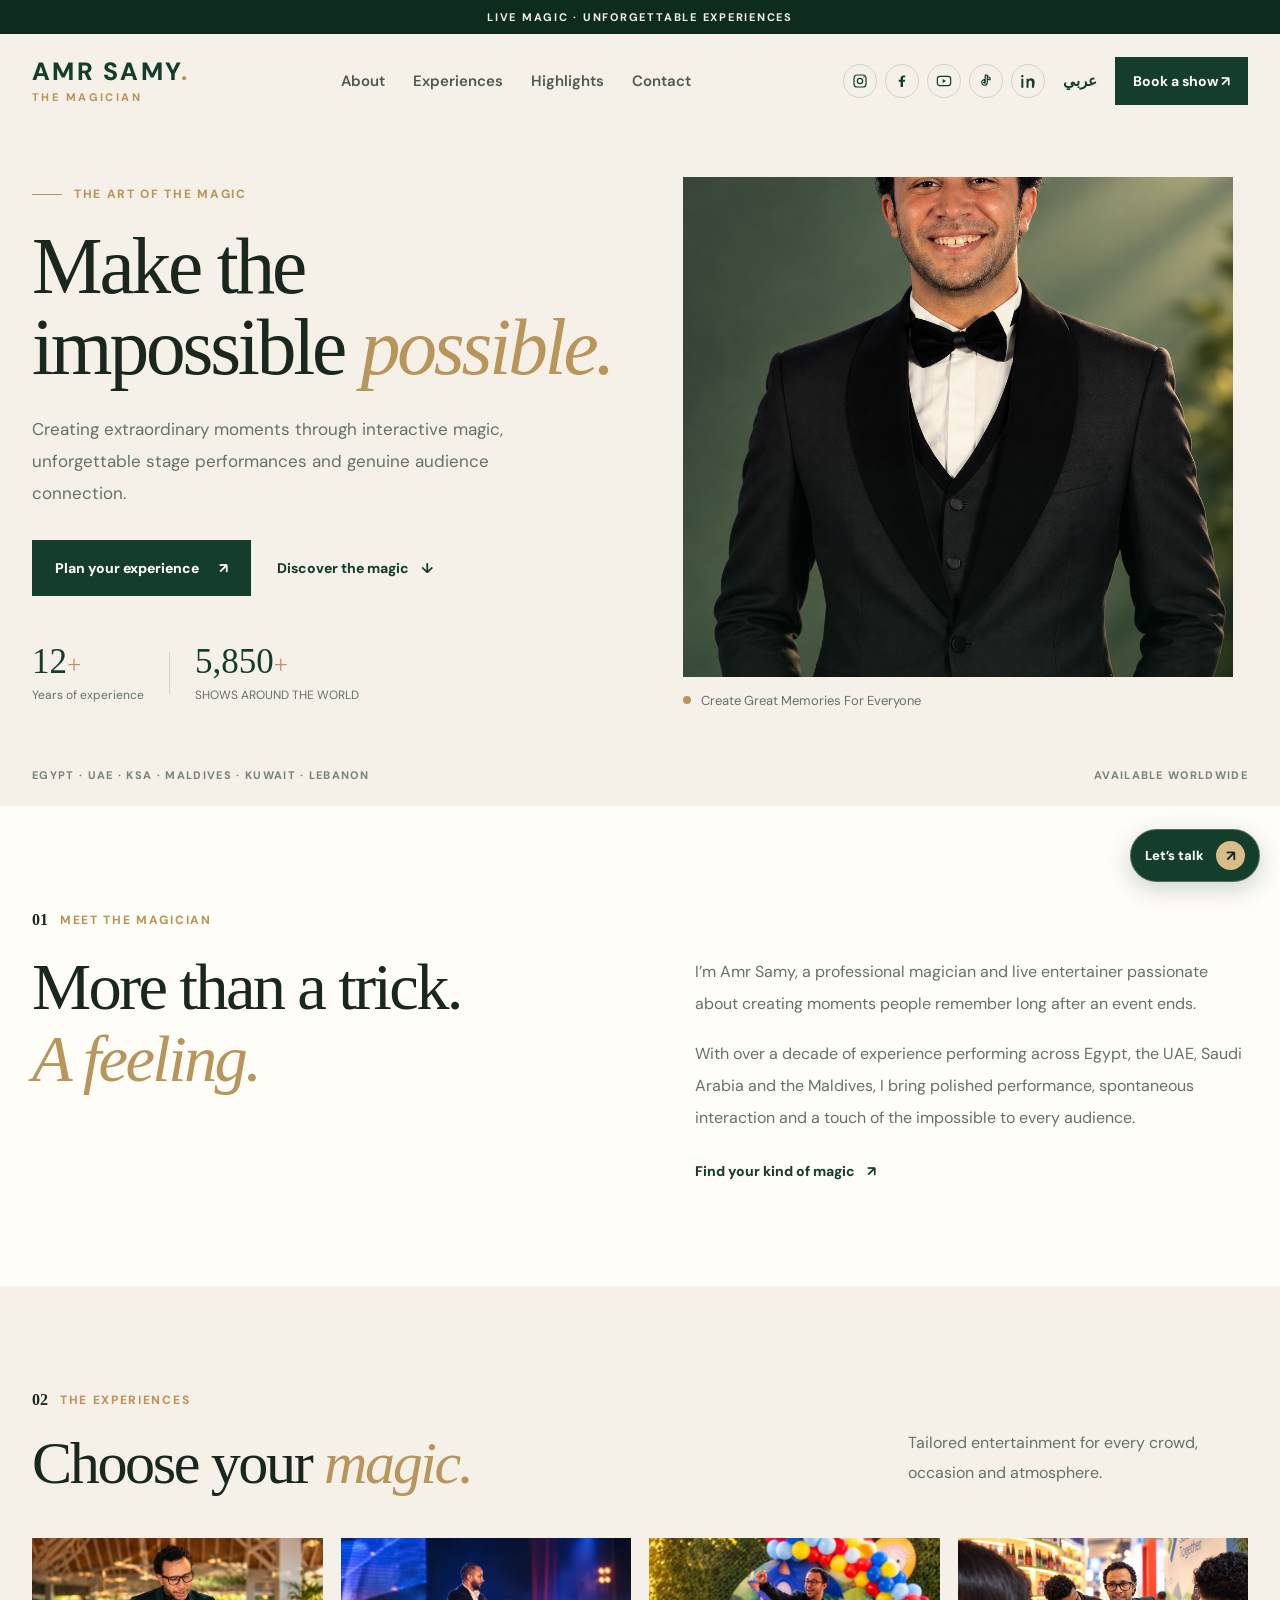
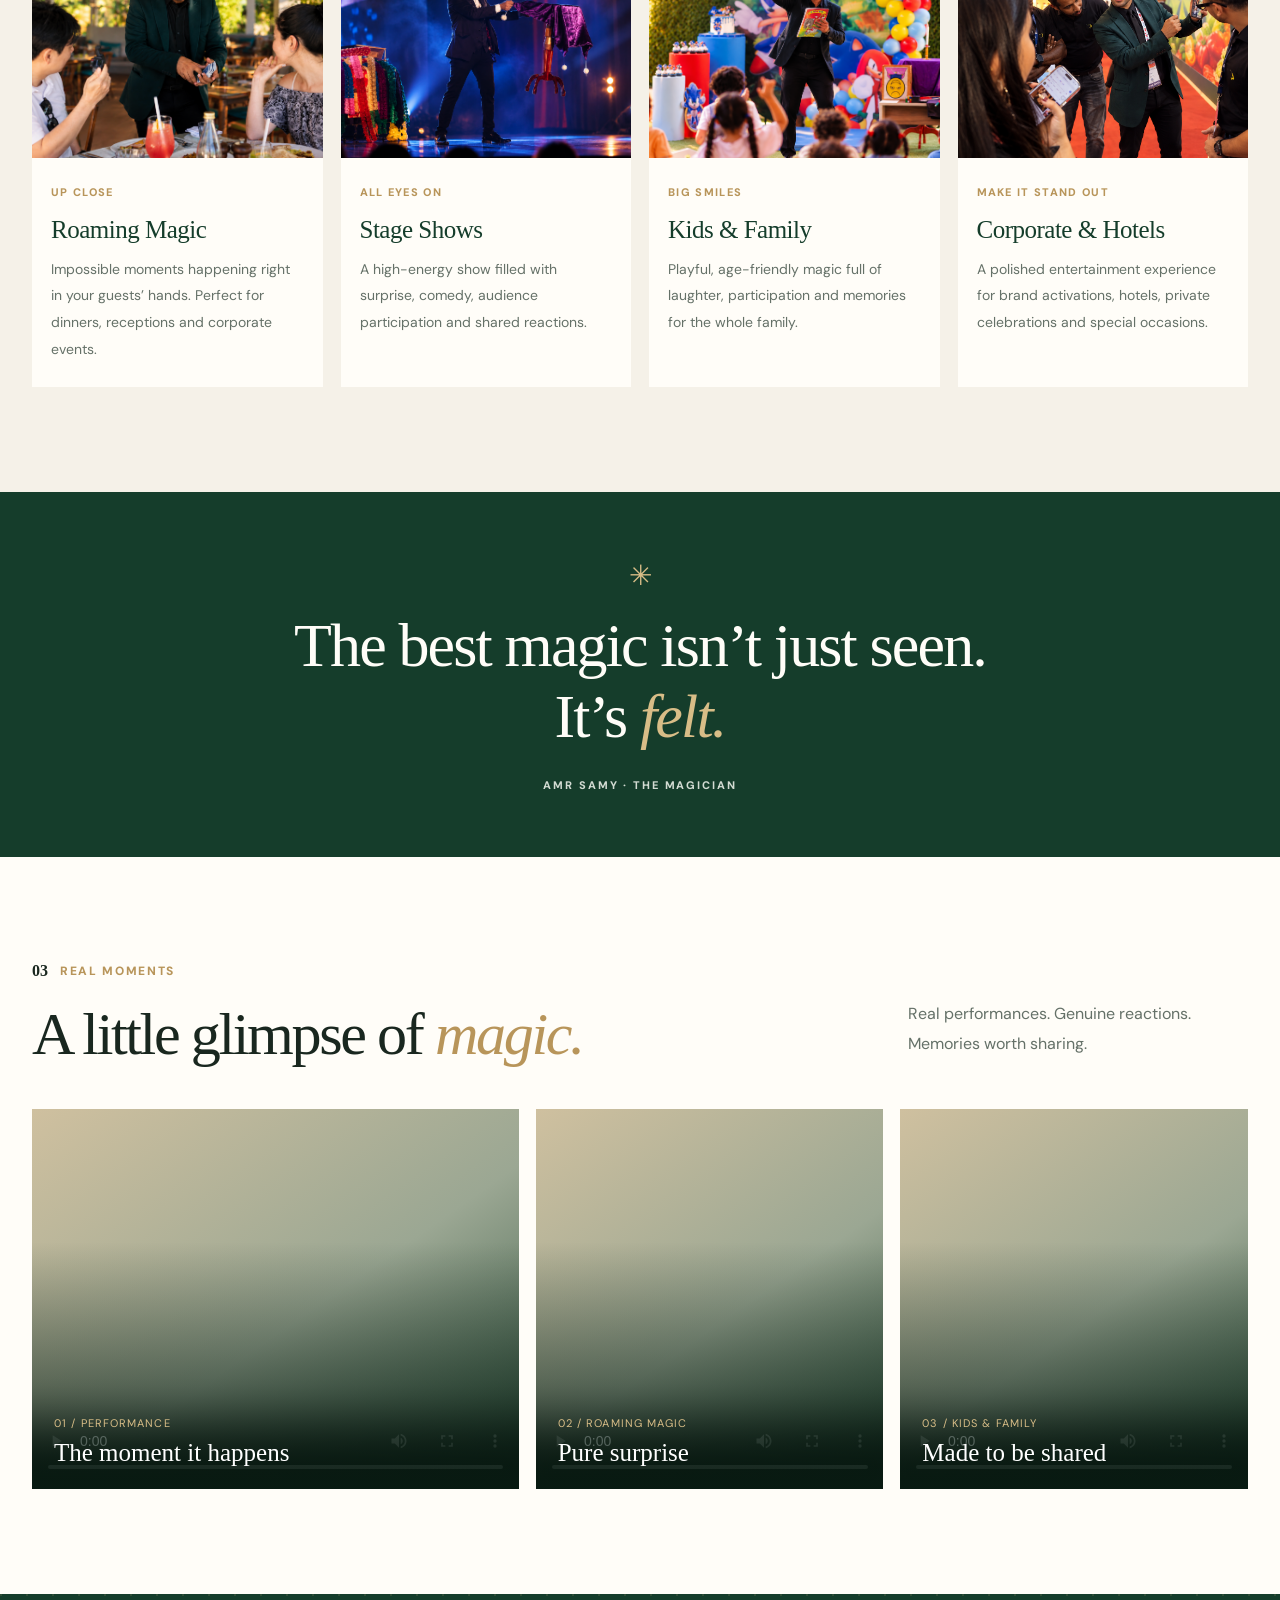
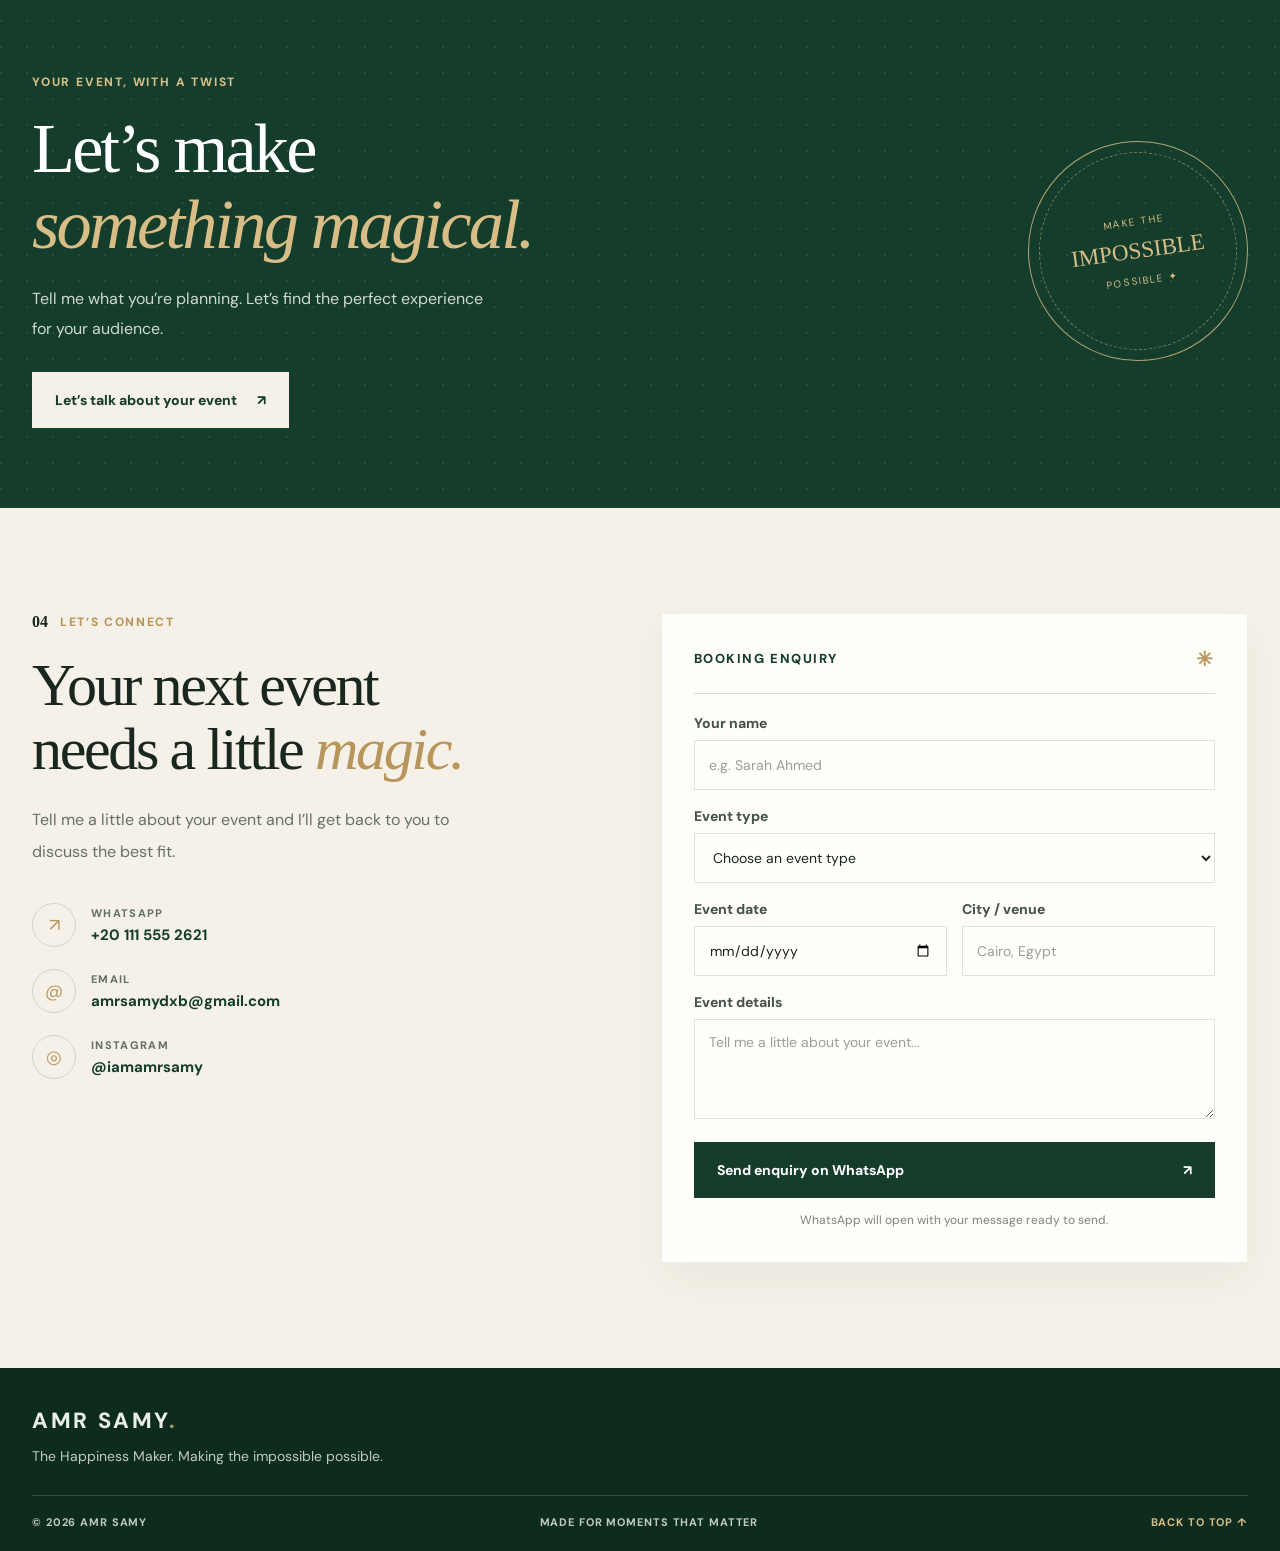
==== commit a00e1d0a: "Update index.html" ====
--- a/index.html
+++ b/index.html
@@ -175,69 +175,68 @@
         <p data-en="Real performances. Genuine reactions. Memories worth sharing." data-ar="عروض حقيقية وردود فعل صادقة وذكريات تستاهل المشاركة.">Real performances. Genuine reactions. Memories worth sharing.</p>
       </div>
       
+
 <div class="gallery-grid">
 
   <!-- 01: Stage Shows - Portrait -->
-  <a class="gallery-item gallery-feature"
-     href="videos/stage.MP4"
-     target="_blank"
-     rel="noopener noreferrer">
-
-    <video controls playsinline preload="metadata"
-           aria-label="Stage magic show">
-      <source src="videos/stage.MP4" type="video/mp4">
+  <div class="gallery-item gallery-feature">
+    <video
+      controls
+      playsinline
+      preload="metadata"
+      poster="images/stage-poster.jpg"
+      aria-label="Stage magic show">
+      <source src="videos/stage.mp4" type="video/mp4">
       Your browser does not support video playback.
     </video>
 
-    <span class="gallery-caption">
+    <div class="gallery-caption">
       <small>01 / PERFORMANCE</small>
       <strong data-en="The moment it happens"
               data-ar="لحظة حدوث السحر">The moment it happens</strong>
-      <b>↗</b>
-    </span>
-  </a>
+    </div>
+  </div>
 
   <!-- 02: Roaming Magic - Portrait -->
-  <a class="gallery-item"
-     href="videos/roaming.MP4"
-     target="_blank"
-     rel="noopener noreferrer">
-
-    <video controls playsinline preload="metadata"
-           aria-label="Roaming magic performance">
+  <div class="gallery-item">
+    <video
+      controls
+      playsinline
+      preload="metadata"
+      poster="images/roaming-poster.jpg"
+      aria-label="Roaming magic performance">
       <source src="videos/roaming.mp4" type="video/mp4">
       Your browser does not support video playback.
     </video>
 
-    <span class="gallery-caption">
+    <div class="gallery-caption">
       <small>02 / ROAMING MAGIC</small>
       <strong data-en="Pure surprise"
               data-ar="دهشة حقيقية">Pure surprise</strong>
-      <b>↗</b>
-    </span>
-  </a>
+    </div>
+  </div>
 
   <!-- 03: Kids & Family - Landscape -->
-  <a class="gallery-item"
-     href="videos/kids.mp4"
-     target="_blank"
-     rel="noopener noreferrer">
-
-    <video controls playsinline preload="metadata"
-           aria-label="Kids and family magic show">
+  <div class="gallery-item gallery-kids">
+    <video
+      controls
+      playsinline
+      preload="metadata"
+      poster="images/kids-poster.jpg"
+      aria-label="Kids and family magic show">
       <source src="videos/kids.mp4" type="video/mp4">
       Your browser does not support video playback.
     </video>
 
-    <span class="gallery-caption">
+    <div class="gallery-caption">
       <small>03 / KIDS & FAMILY</small>
       <strong data-en="Made to be shared"
               data-ar="سحر بنعيشه سوا">Made to be shared</strong>
-      <b>↗</b>
-    </span>
-  </a>
+    </div>
+  </div>
 
 </div>
+
     </section>
 
     <section class="booking-banner">
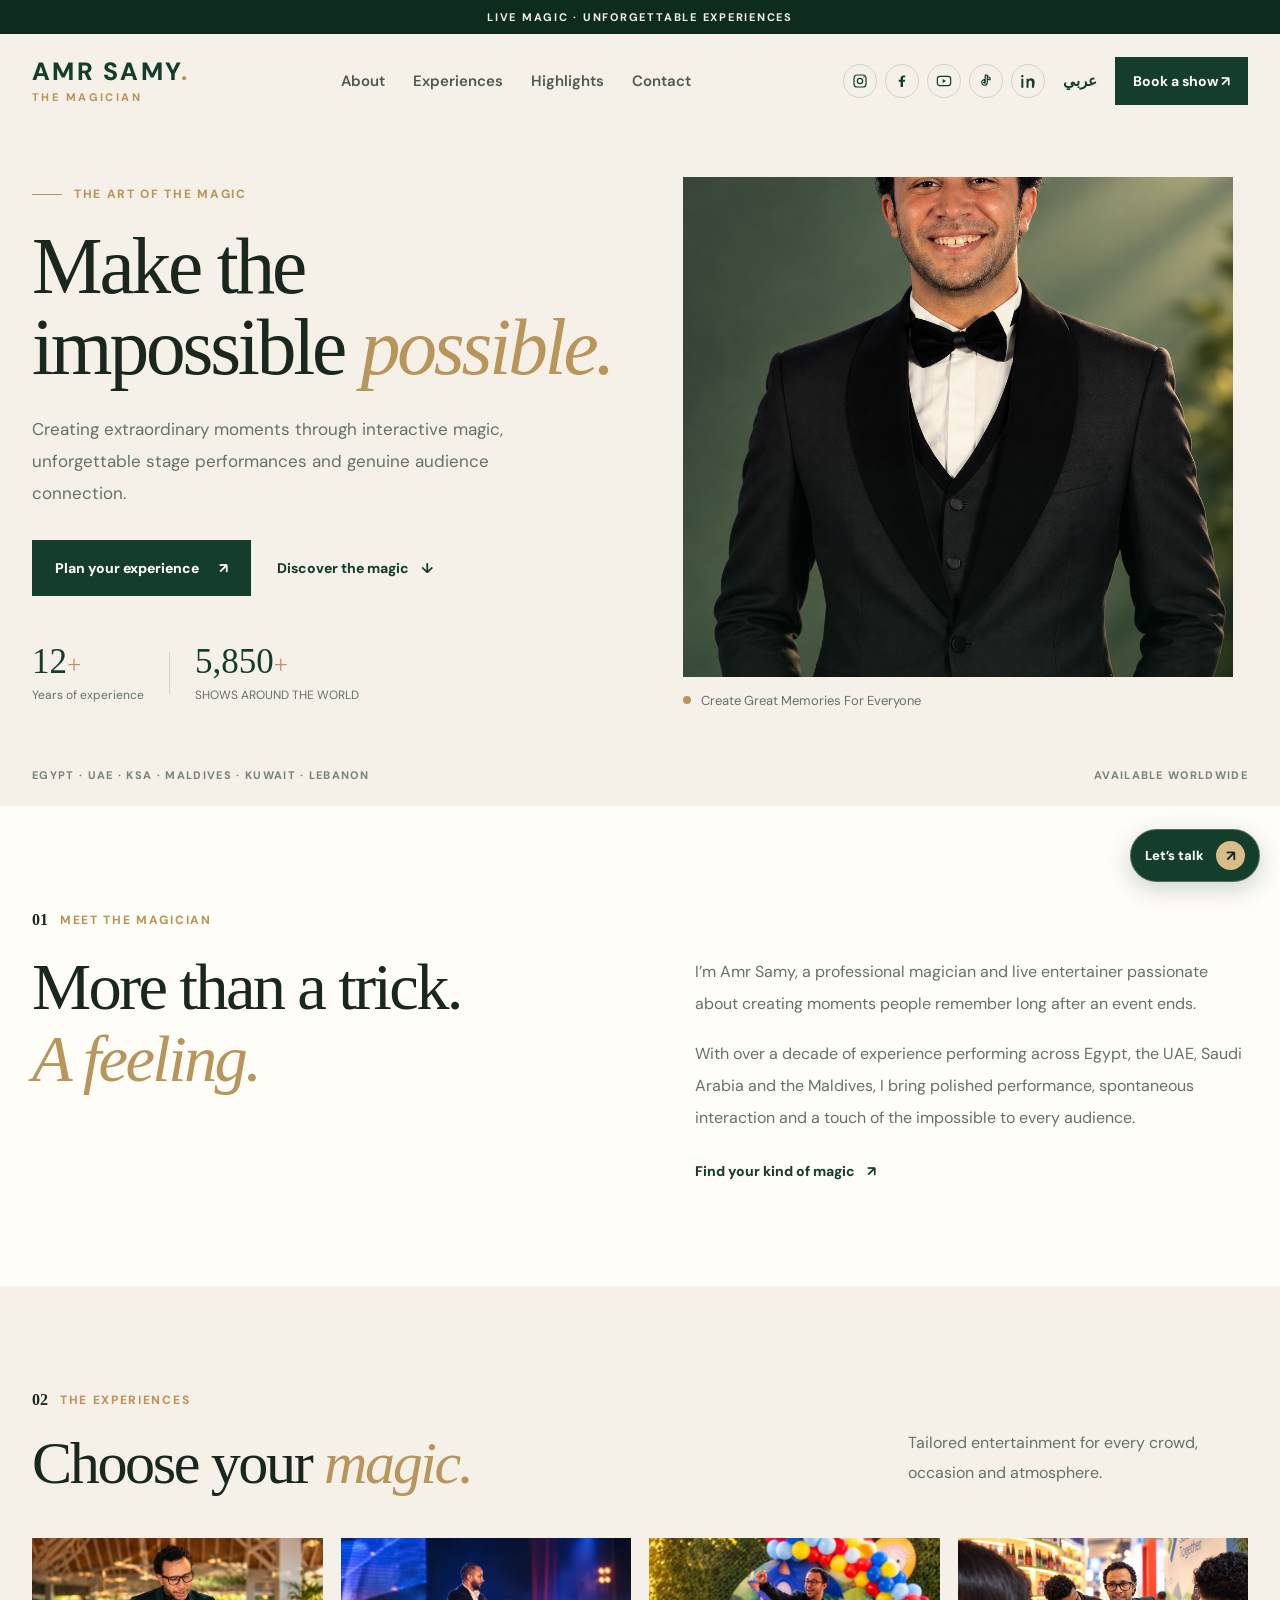
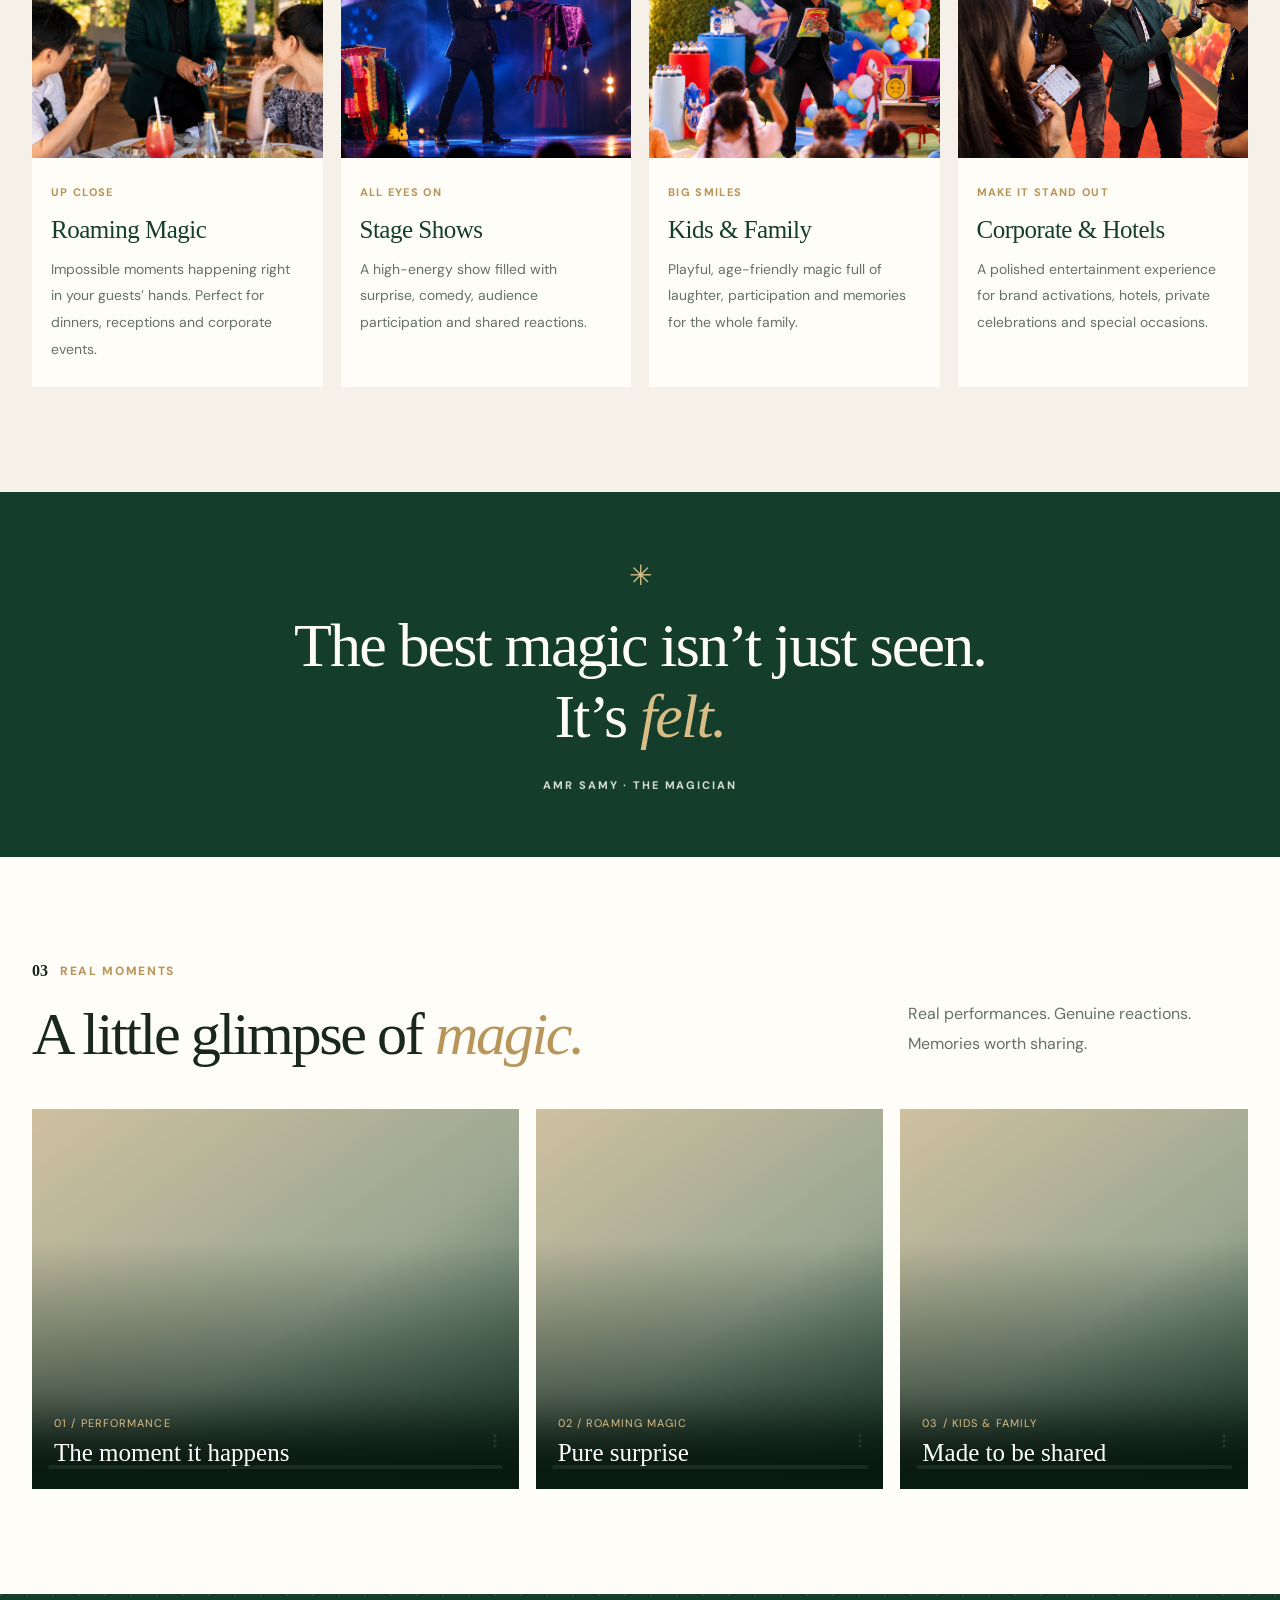
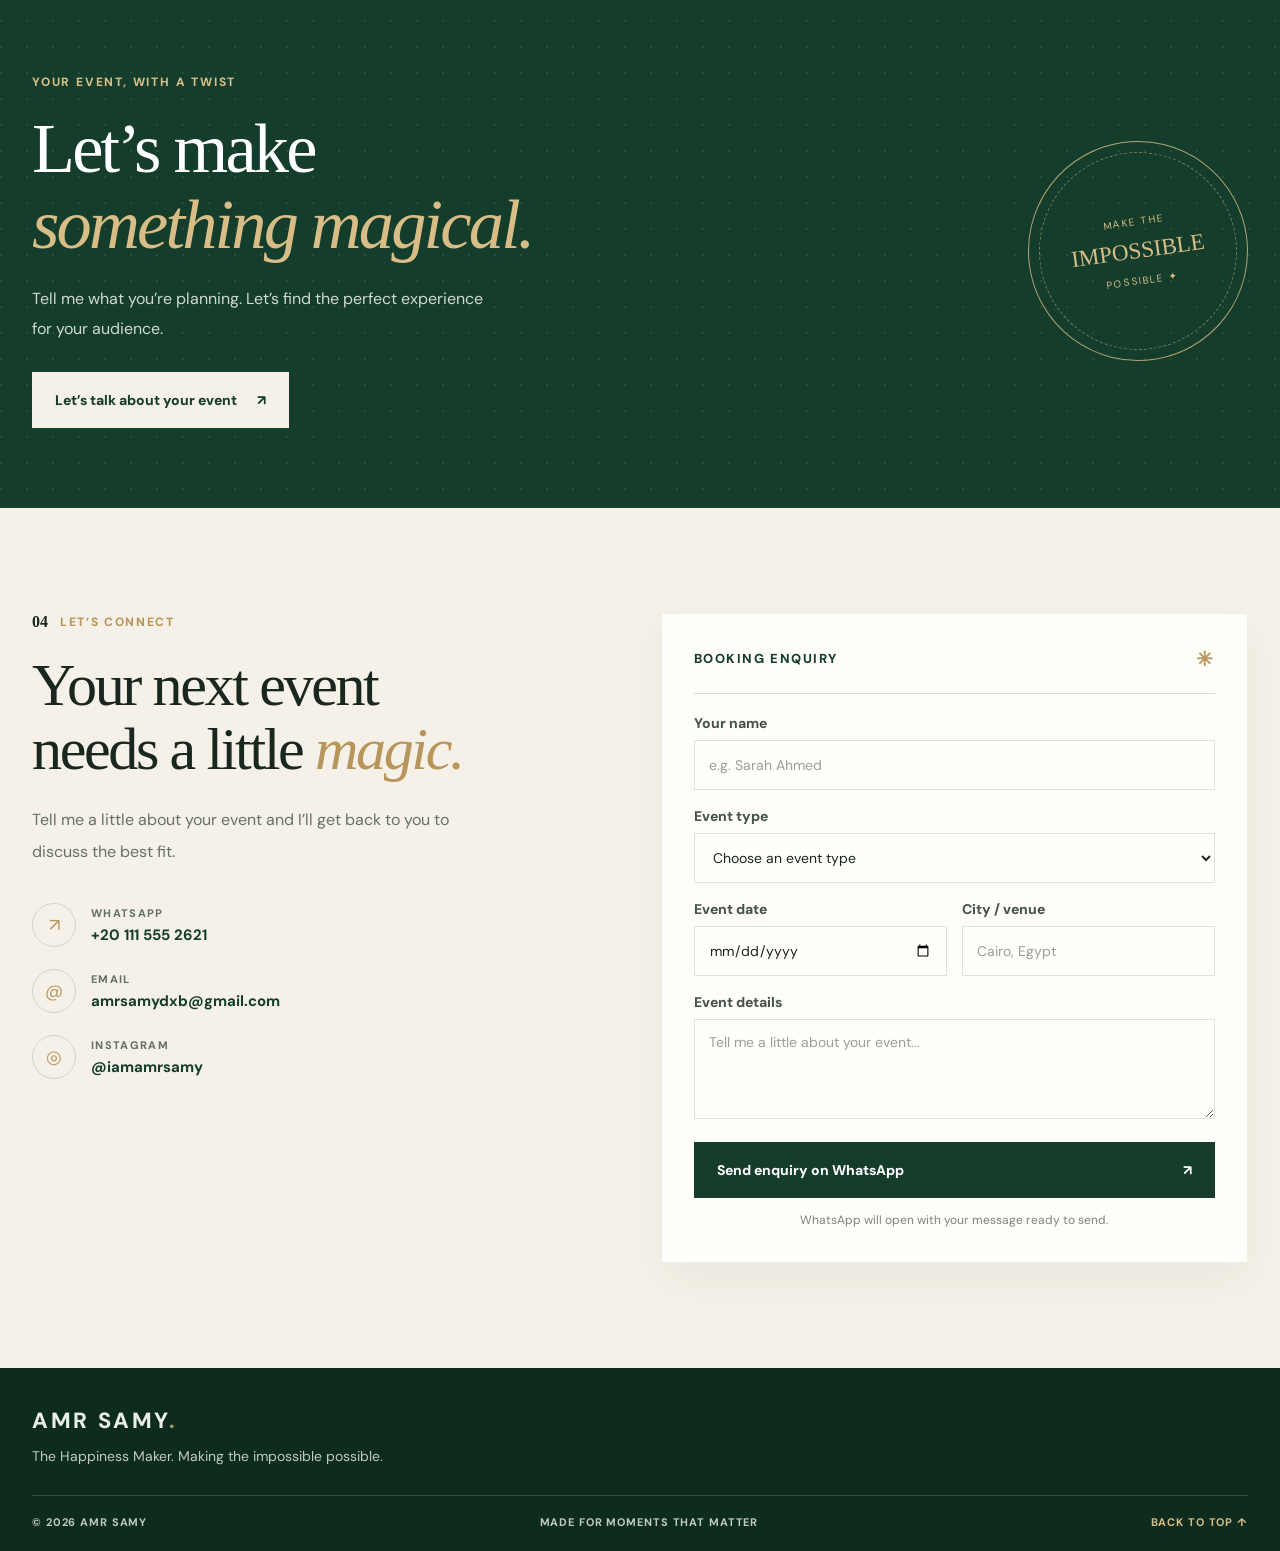
==== commit 6bf8699c: "Update index.html" ====
--- a/index.html
+++ b/index.html
@@ -186,7 +186,7 @@
       preload="metadata"
       poster="images/stage-poster.jpg"
       aria-label="Stage magic show">
-      <source src="videos/stage.mp4" type="video/mp4">
+      <source src="videos/Stage.mp4" type="video/mp4">
       Your browser does not support video playback.
     </video>
 
@@ -205,7 +205,7 @@
       preload="metadata"
       poster="images/roaming-poster.jpg"
       aria-label="Roaming magic performance">
-      <source src="videos/roaming.mp4" type="video/mp4">
+      <source src="videos/Roaming.mp4" type="video/mp4">
       Your browser does not support video playback.
     </video>
 
@@ -224,7 +224,7 @@
       preload="metadata"
       poster="images/kids-poster.jpg"
       aria-label="Kids and family magic show">
-      <source src="videos/kids.mp4" type="video/mp4">
+      <source src="videos/Kids.mp4" type="video/mp4">
       Your browser does not support video playback.
     </video>
 
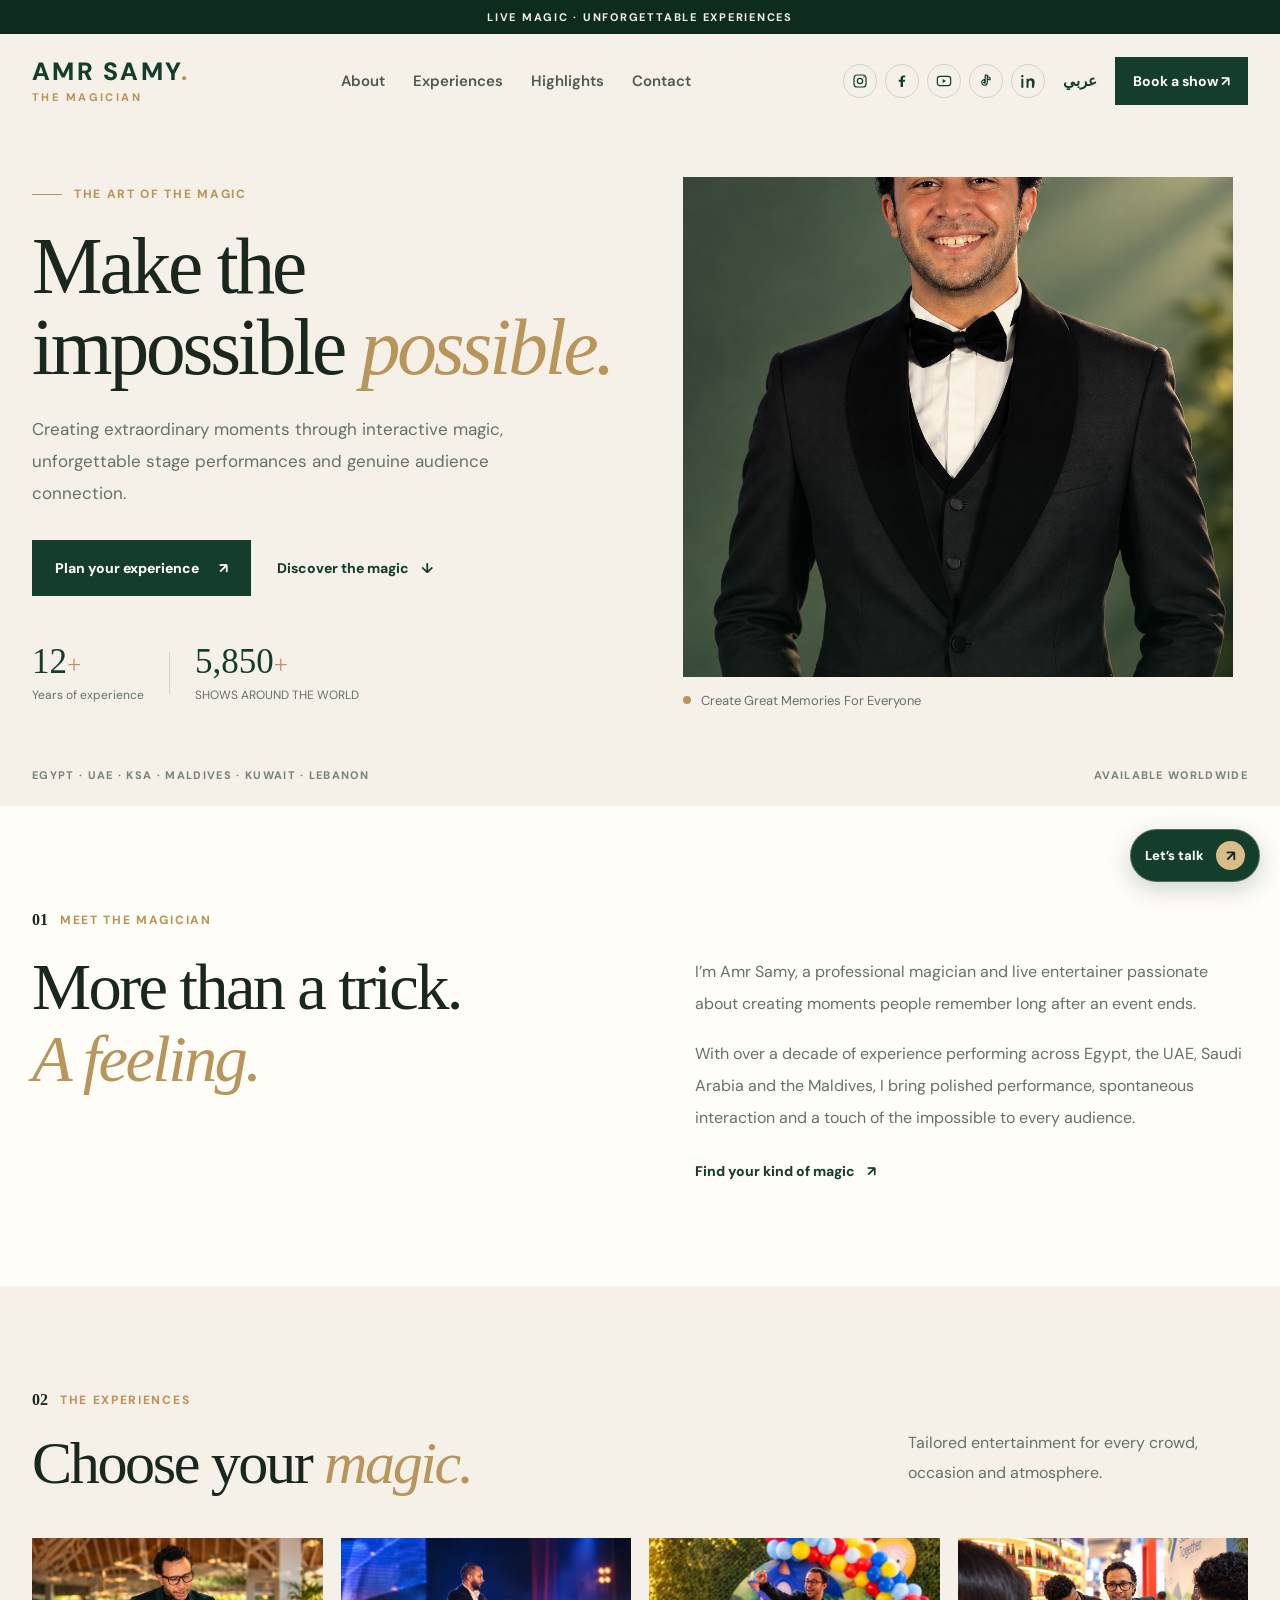
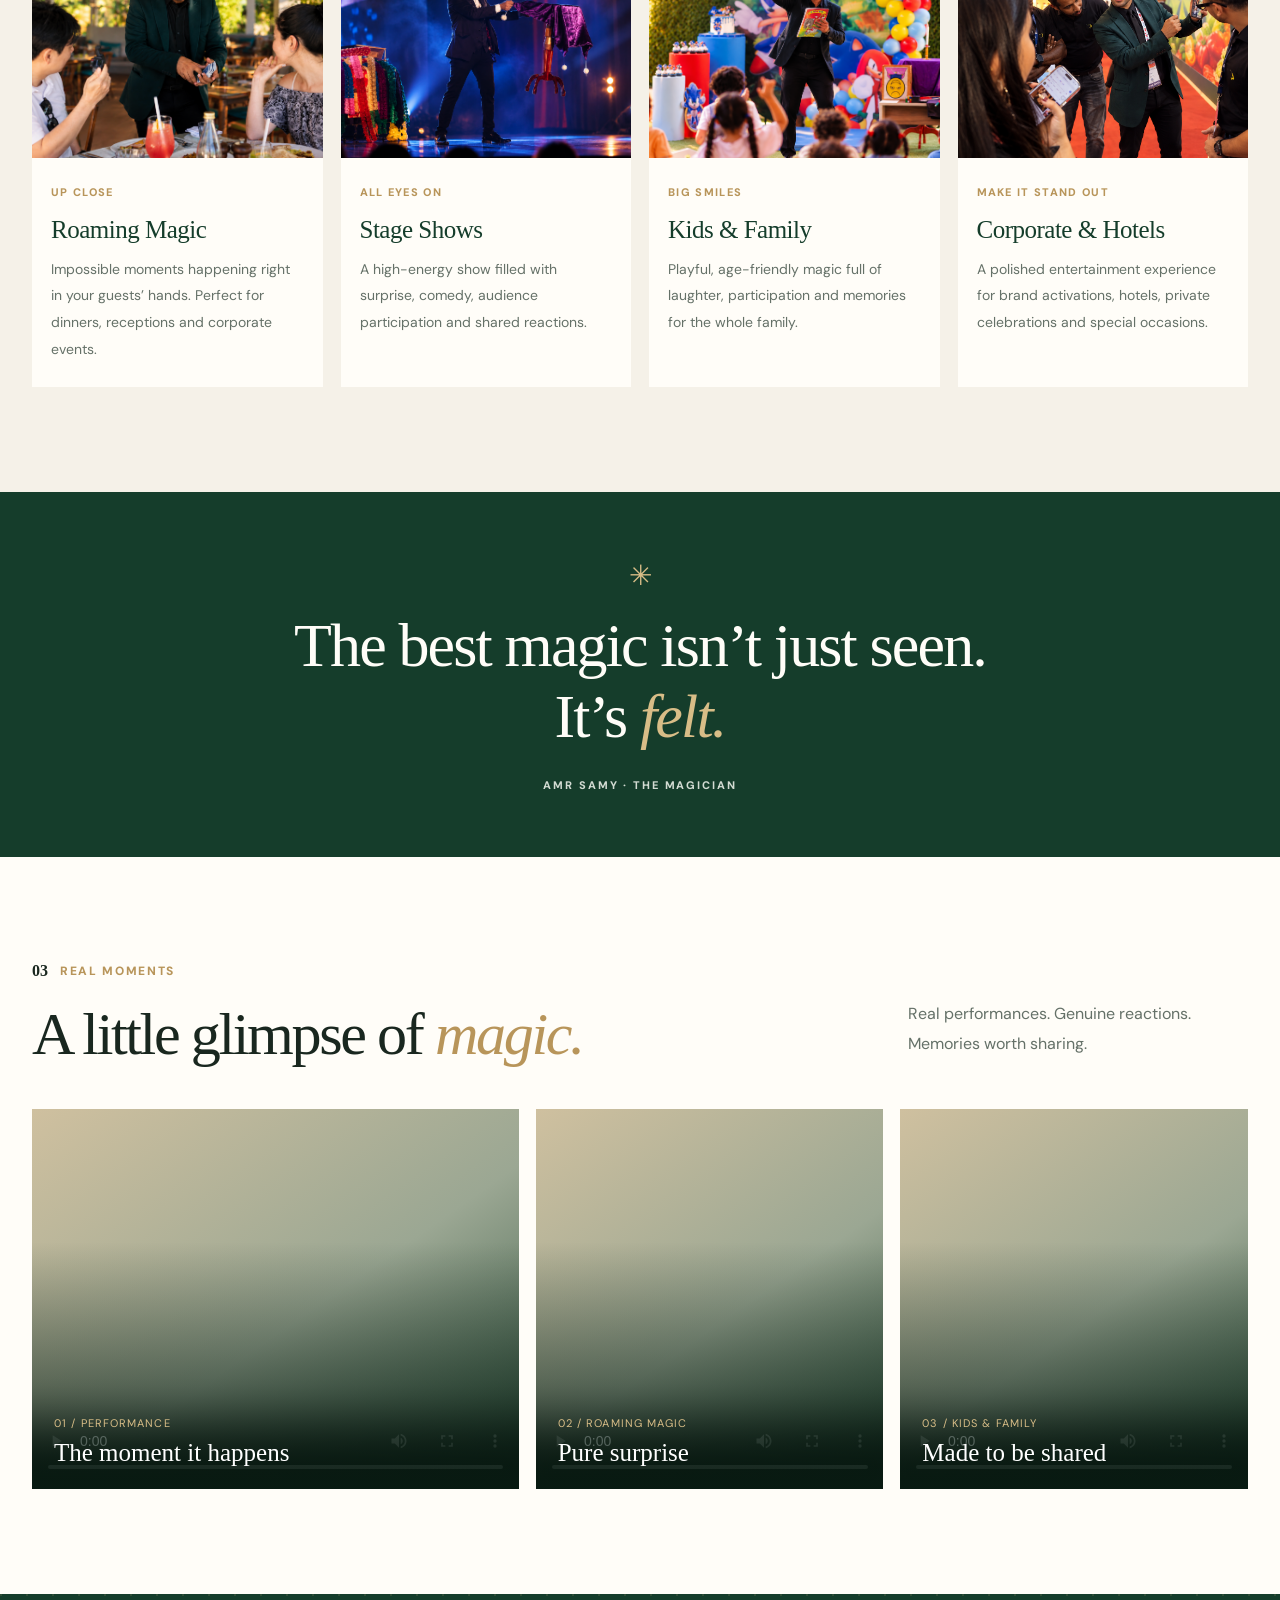
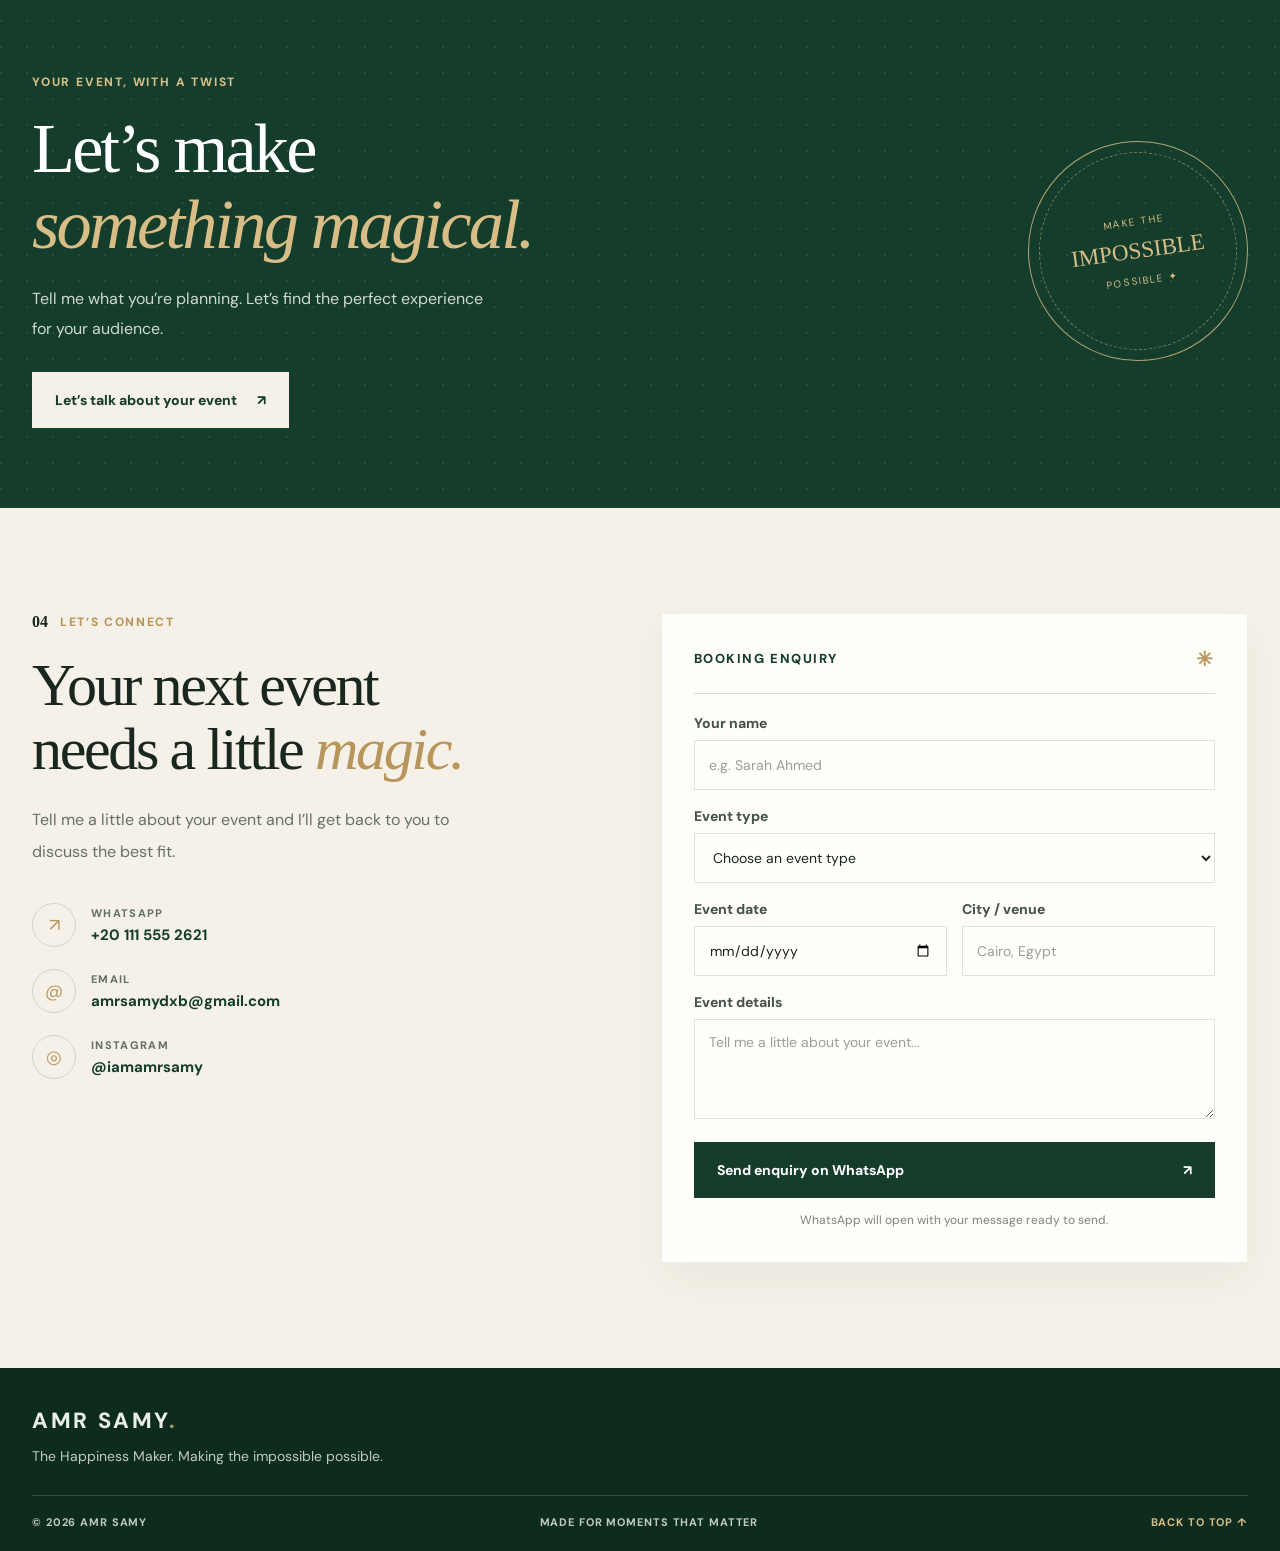
==== commit addea8e6: "Update index.html" ====
--- a/index.html
+++ b/index.html
@@ -186,7 +186,7 @@
       preload="metadata"
       poster="images/stage-poster.jpg"
       aria-label="Stage magic show">
-      <source src="videos/Stage.mp4" type="video/mp4">
+      <source src="videos/stage.mp4" type="video/mp4">
       Your browser does not support video playback.
     </video>
 
@@ -205,7 +205,7 @@
       preload="metadata"
       poster="images/roaming-poster.jpg"
       aria-label="Roaming magic performance">
-      <source src="videos/Roaming.mp4" type="video/mp4">
+      <source src="videos/roaming.mp4" type="video/mp4">
       Your browser does not support video playback.
     </video>
 
@@ -224,7 +224,7 @@
       preload="metadata"
       poster="images/kids-poster.jpg"
       aria-label="Kids and family magic show">
-      <source src="videos/Kids.mp4" type="video/mp4">
+      <source src="videos/kids.MP4" type="video/MP4">
       Your browser does not support video playback.
     </video>
 
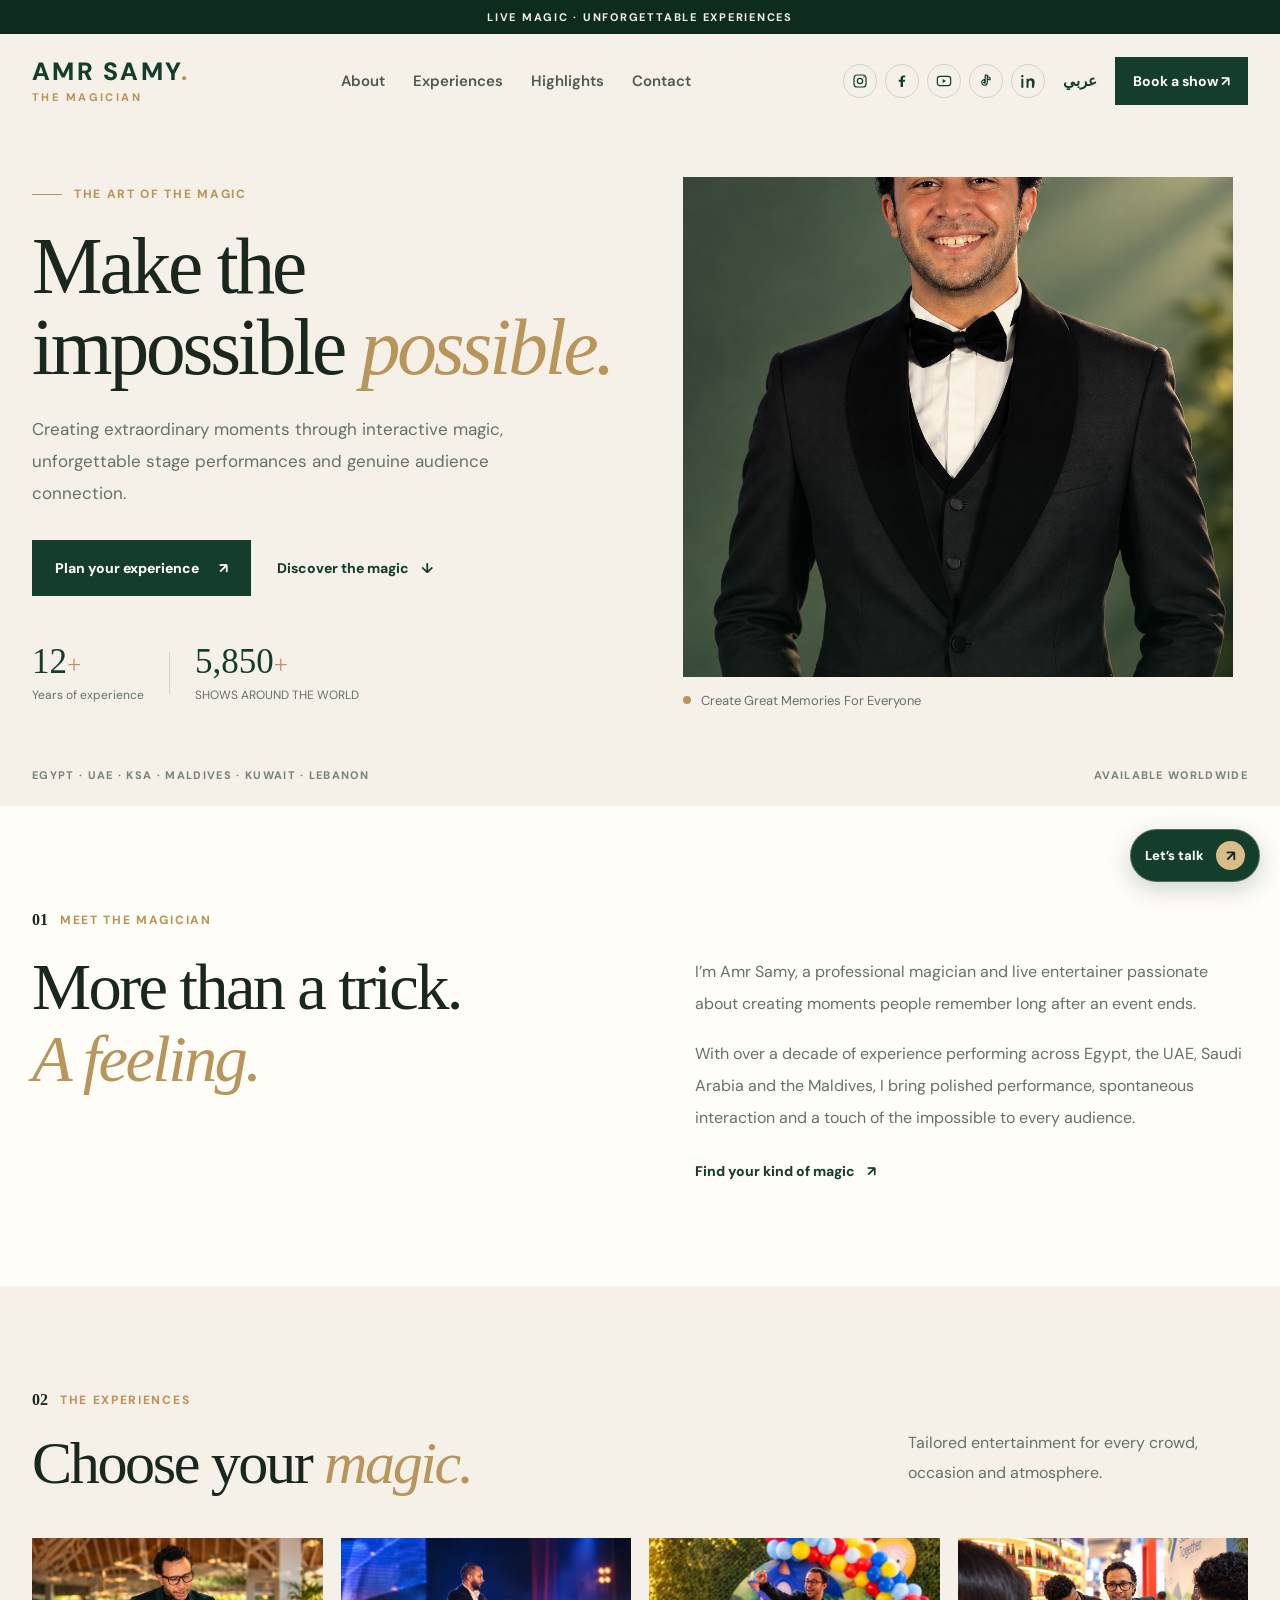
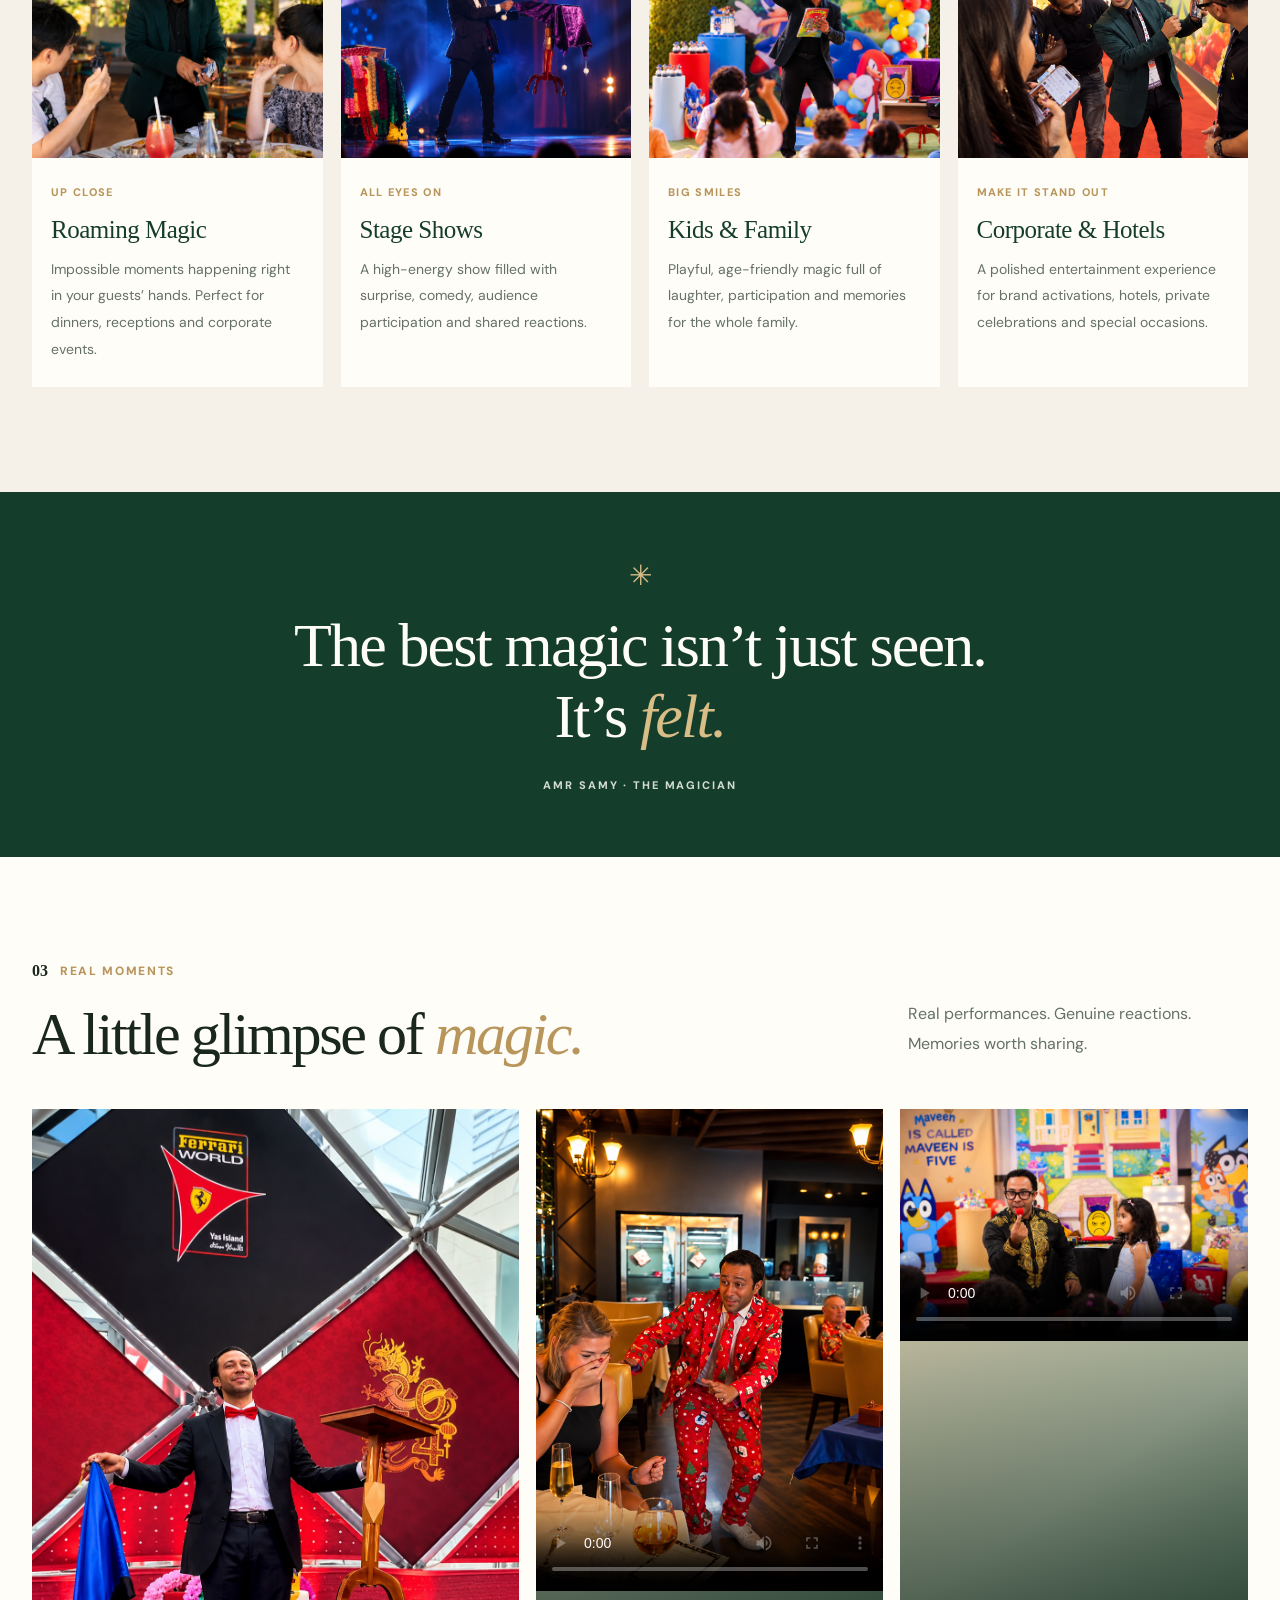
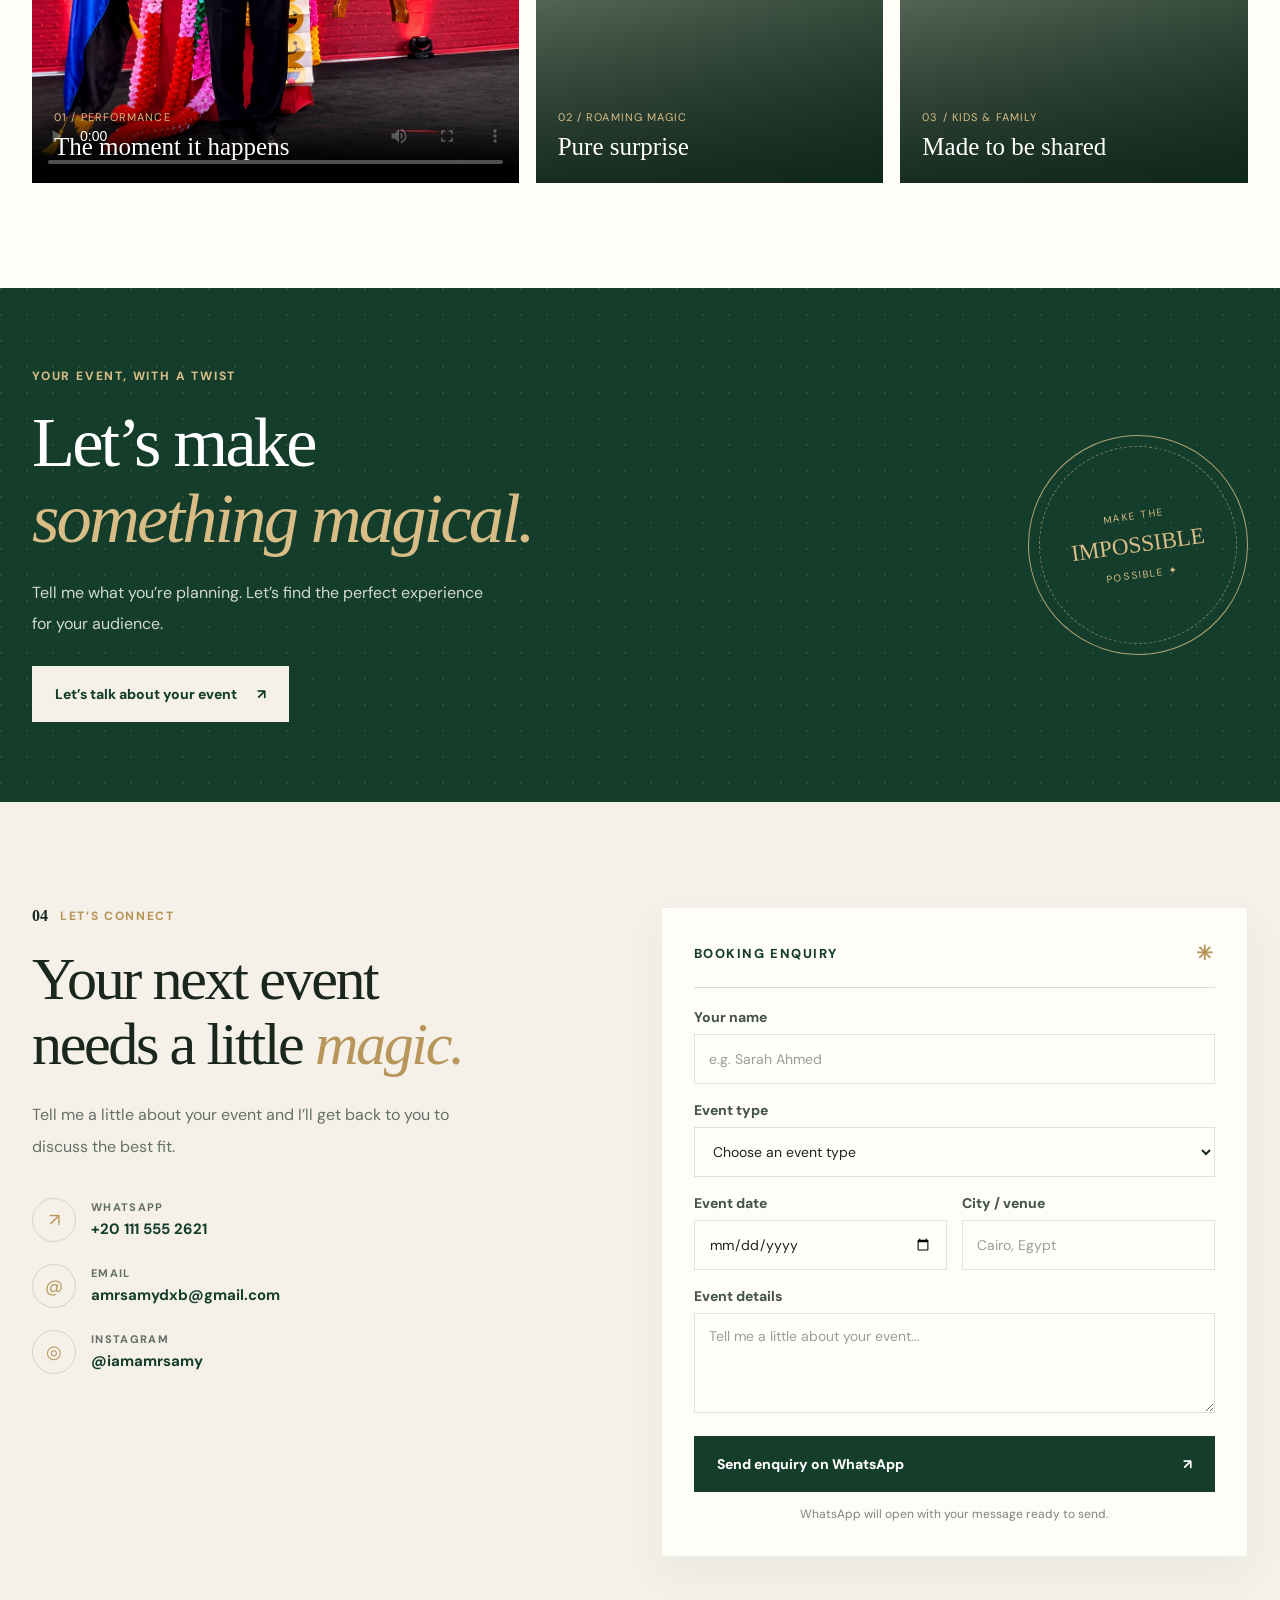
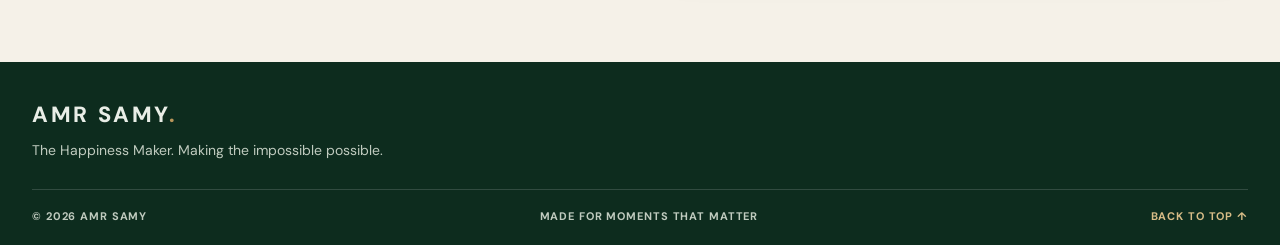
==== commit abc8b8b9: "Update index.html" ====
--- a/index.html
+++ b/index.html
@@ -184,9 +184,9 @@
       controls
       playsinline
       preload="metadata"
-      poster="images/stage-poster.jpg"
+      poster="images/stage-poster.PNG"
       aria-label="Stage magic show">
-      <source src="videos/stage.mp4" type="video/mp4">
+      <source src="Videos/stage.mp4" type="video/mp4">
       Your browser does not support video playback.
     </video>
 
@@ -203,9 +203,9 @@
       controls
       playsinline
       preload="metadata"
-      poster="images/roaming-poster.jpg"
+      poster="images/roaming-poster.PNG"
       aria-label="Roaming magic performance">
-      <source src="videos/roaming.mp4" type="video/mp4">
+      <source src="Videos/roaming.mp4" type="video/mp4">
       Your browser does not support video playback.
     </video>
 
@@ -222,9 +222,9 @@
       controls
       playsinline
       preload="metadata"
-      poster="images/kids-poster.jpg"
+      poster="images/kids-poster.PNG"
       aria-label="Kids and family magic show">
-      <source src="videos/kids.MP4" type="video/MP4">
+      <source src="Videos/kids.MP4" type="video/MP4">
       Your browser does not support video playback.
     </video>
 
--- a/style.css
+++ b/style.css
@@ -806,3 +806,14 @@
   height: 100%;
   object-fit: cover;
 }
+
+/* Fix video playback in the gallery */
+.gallery-item video {
+  display: block;
+  width: 100%;
+  height: auto;
+  position: relative;
+  z-index: 2;
+  object-fit: contain;
+  pointer-events: auto;
+}
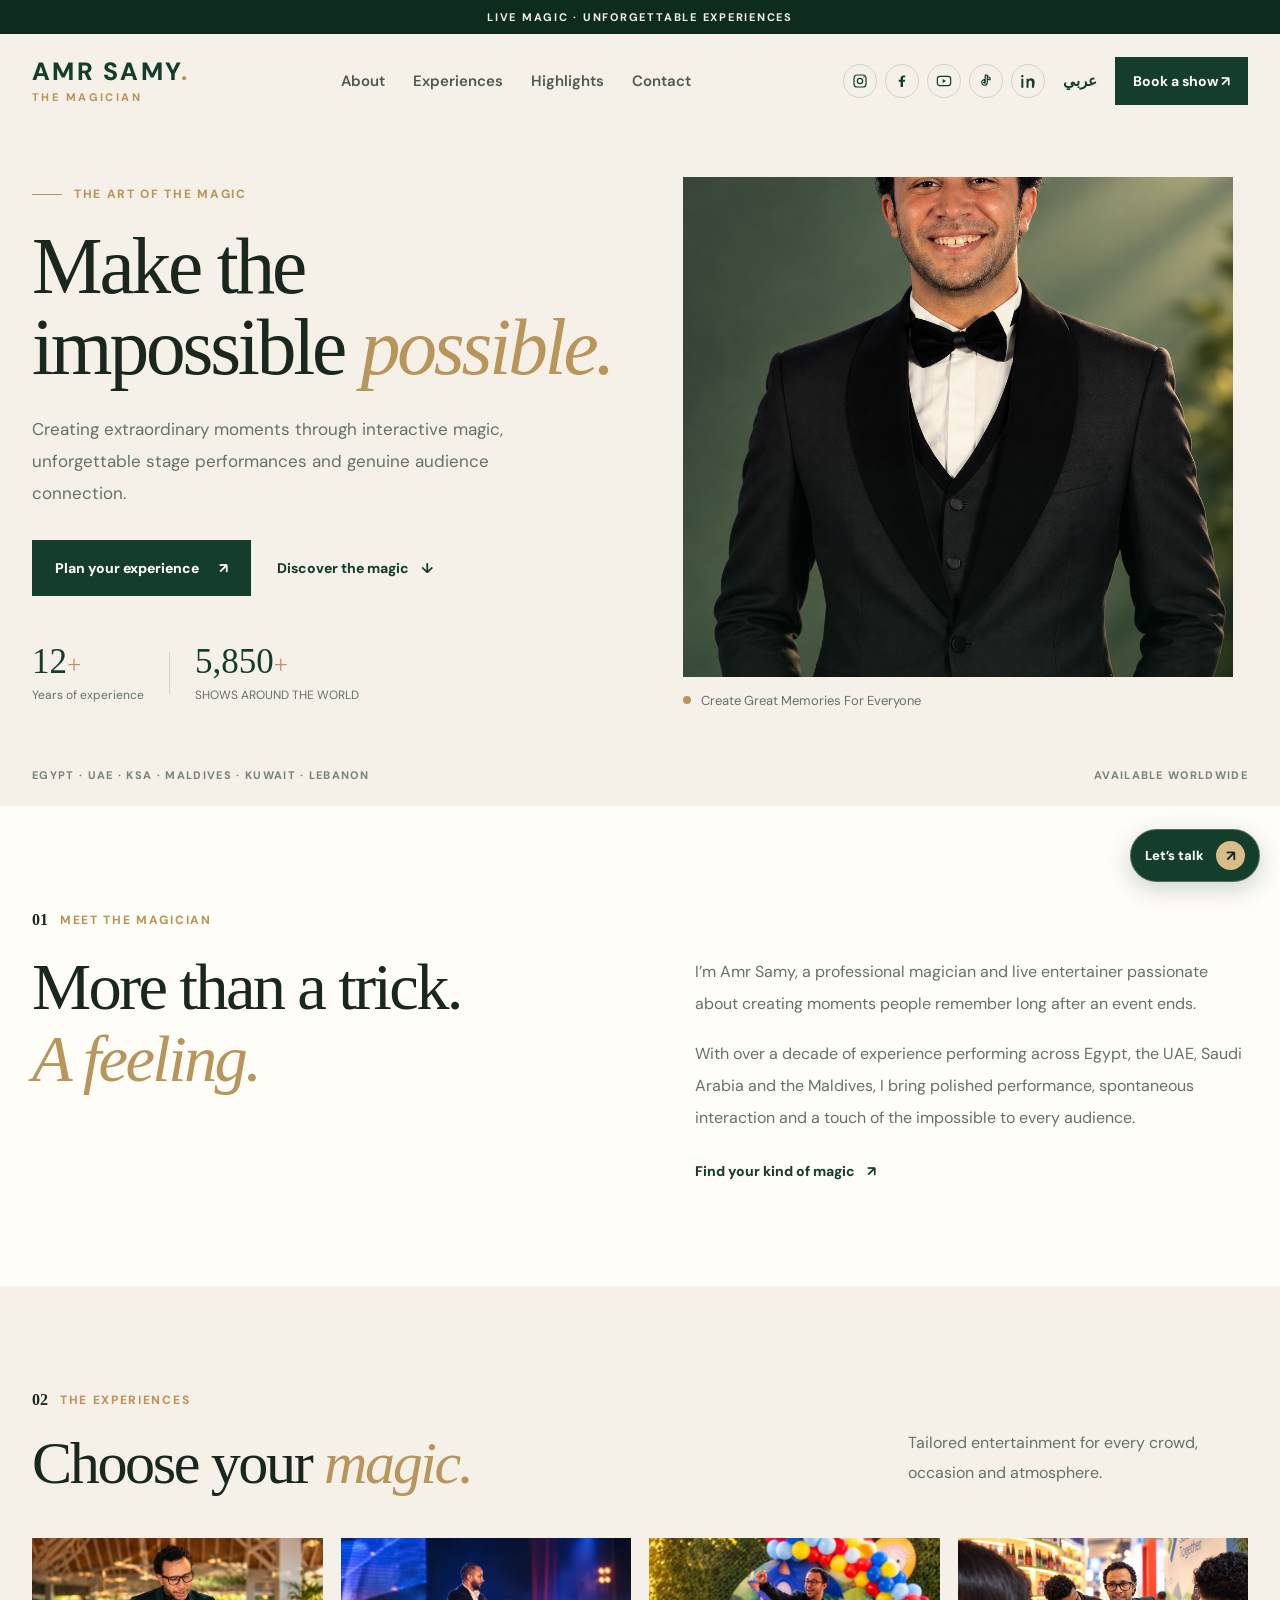
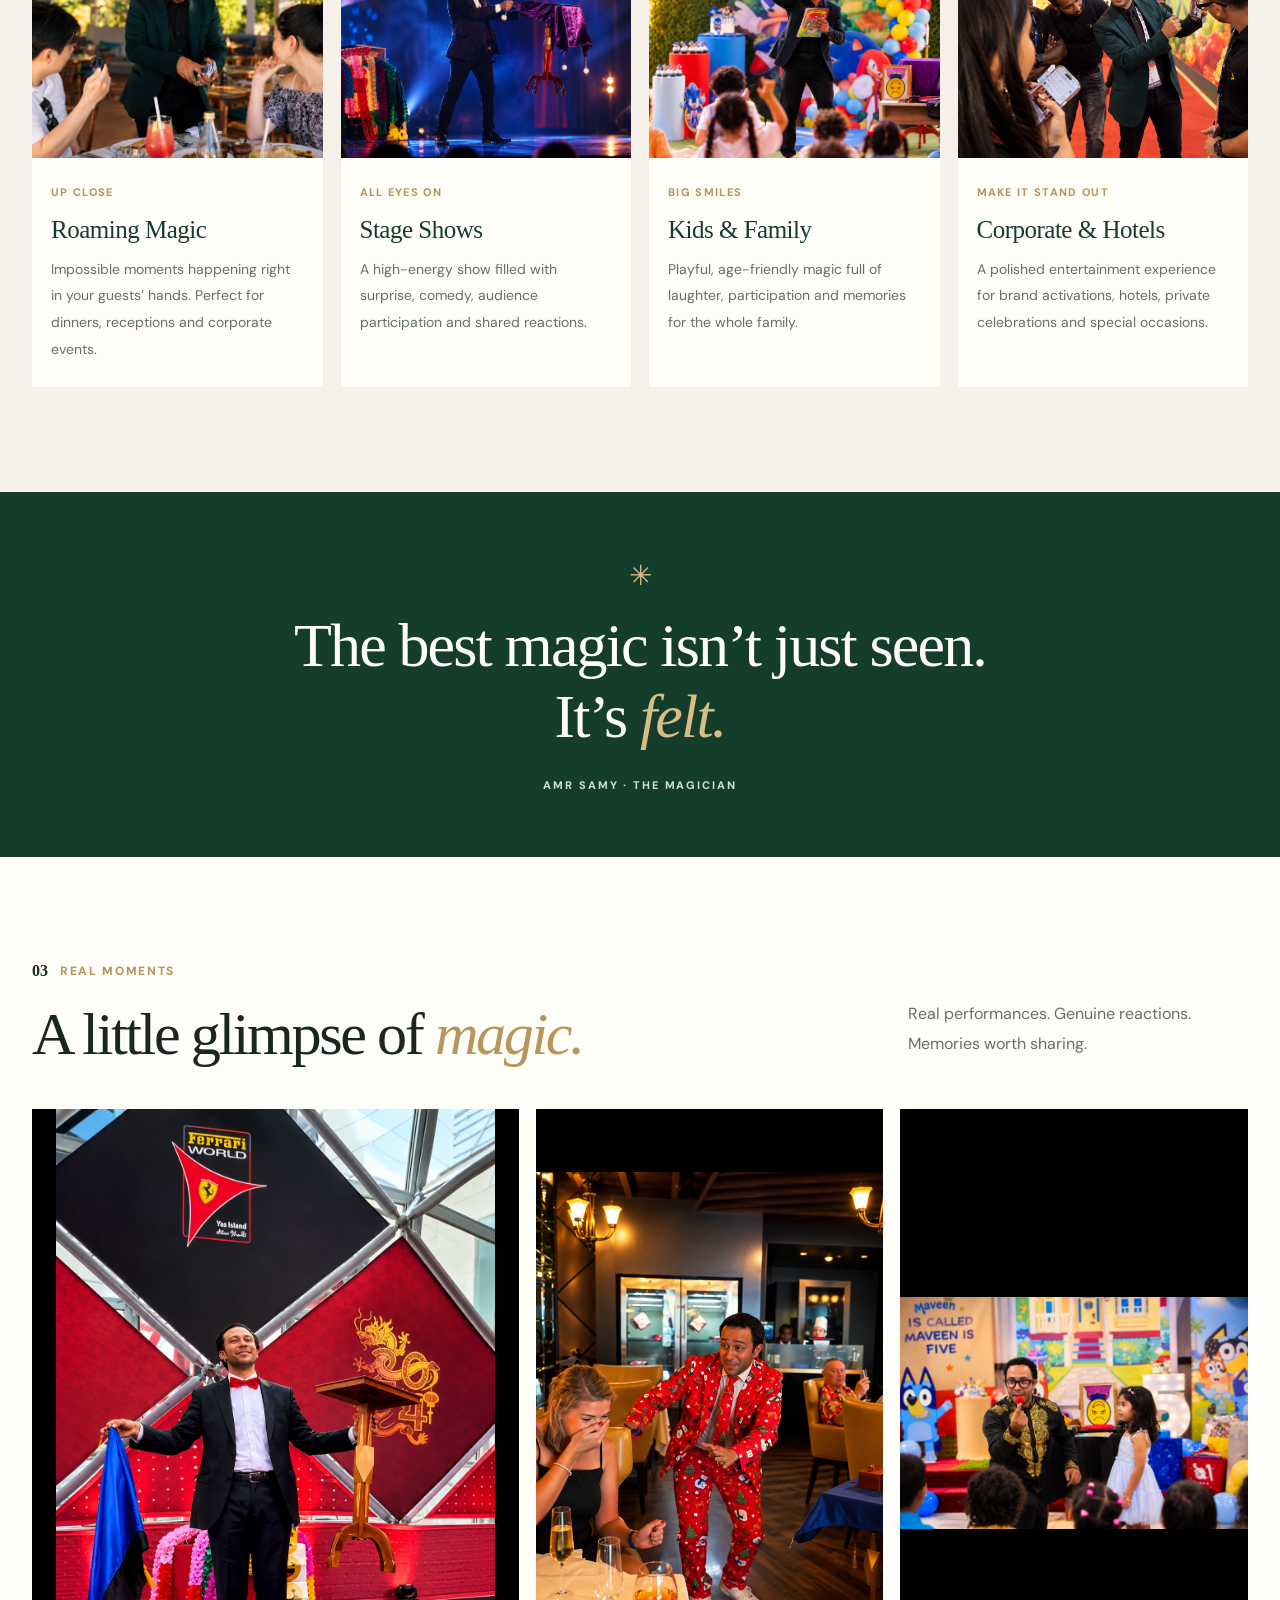
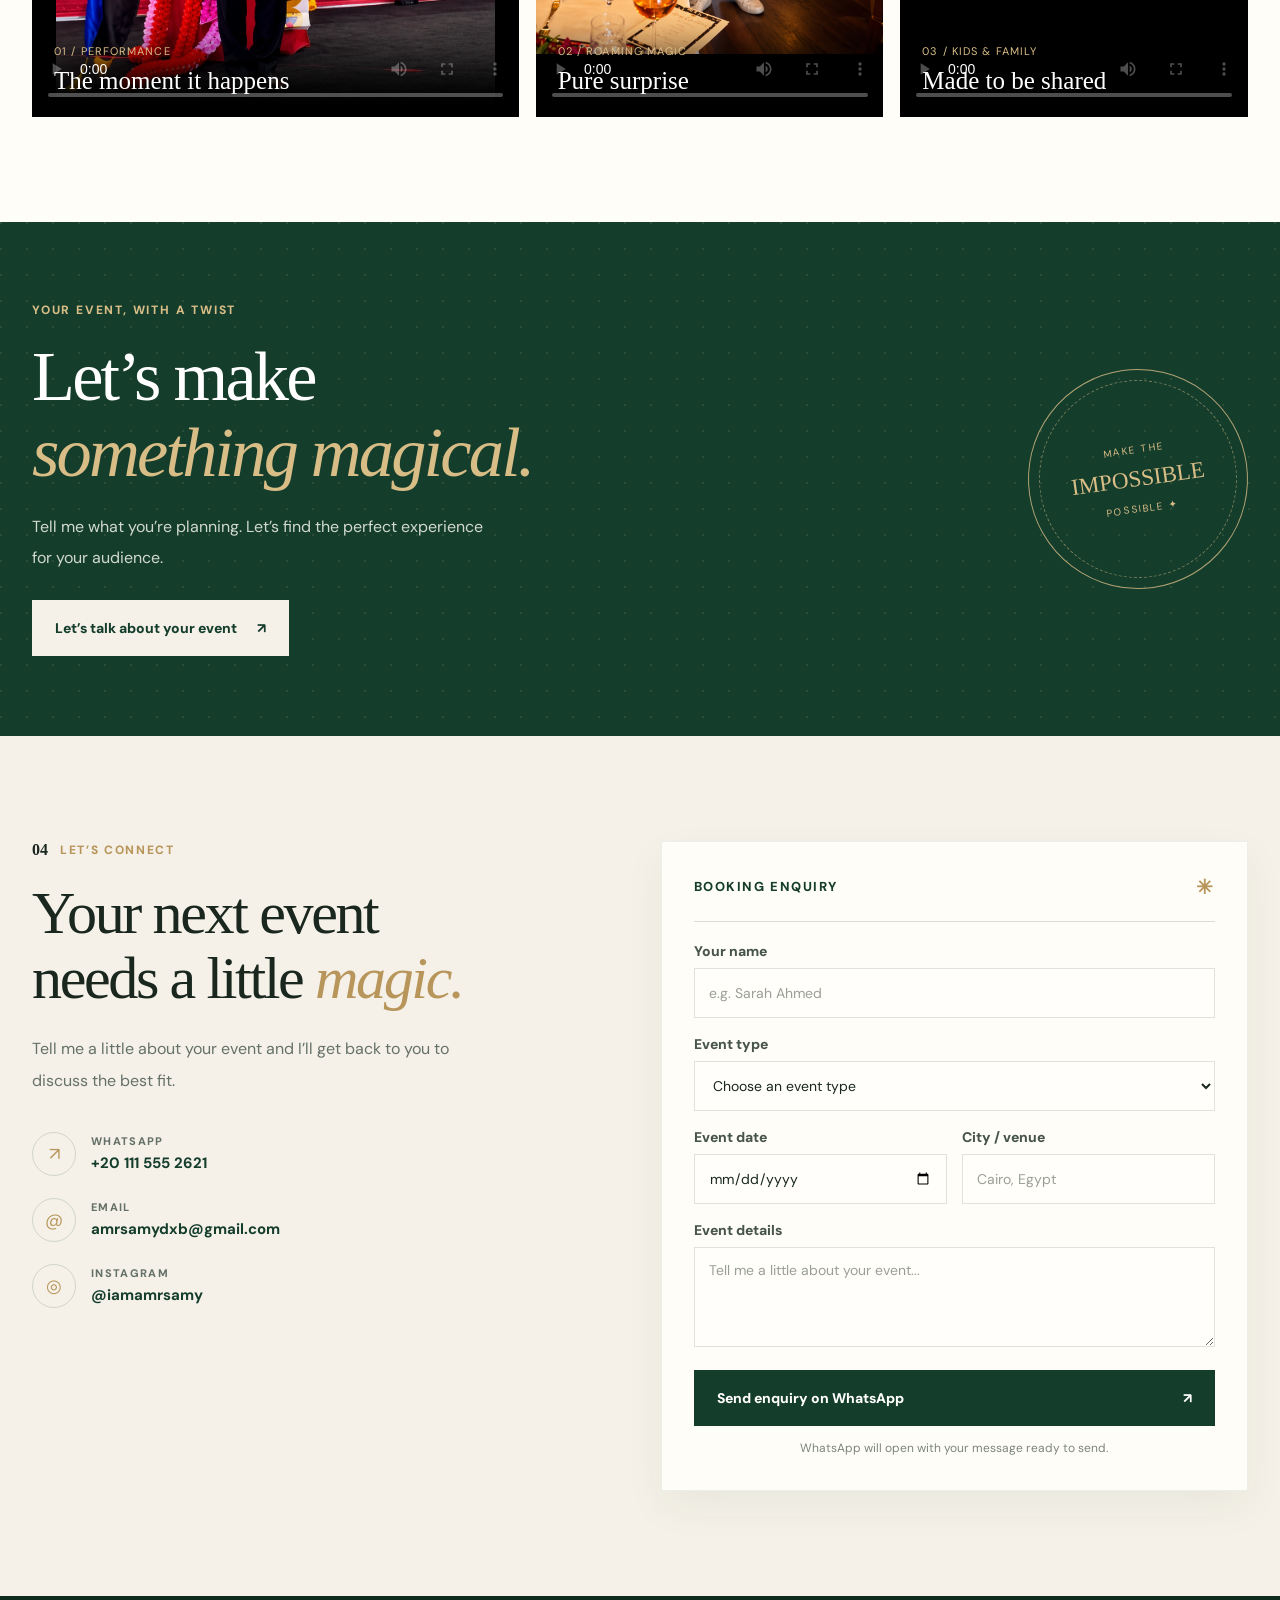
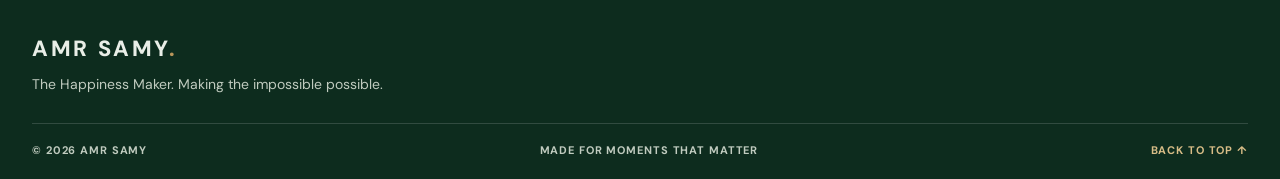
==== commit d40aa4fe: "Update index.html" ====
--- a/index.html
+++ b/index.html
@@ -1,6 +1,6 @@
 
 <!DOCTYPE html>
-<html lang="en" dir="ltr">
+<html lang="ar" dir="rtl">
 <head>
   
   <!-- WhatsApp Link Preview -->
--- a/style.css
+++ b/style.css
@@ -817,3 +817,20 @@
   object-fit: contain;
   pointer-events: auto;
 }
+
+/* Consistent video frames */
+.gallery-item video {
+  display: block;
+  width: 100%;
+  height: 100%;
+  aspect-ratio: 4 / 5;
+  object-fit: contain;
+  object-position: center;
+  background: #000;
+}
+
+/* Keep all gallery cards aligned */
+.gallery-item {
+  overflow: hidden;
+}
+
